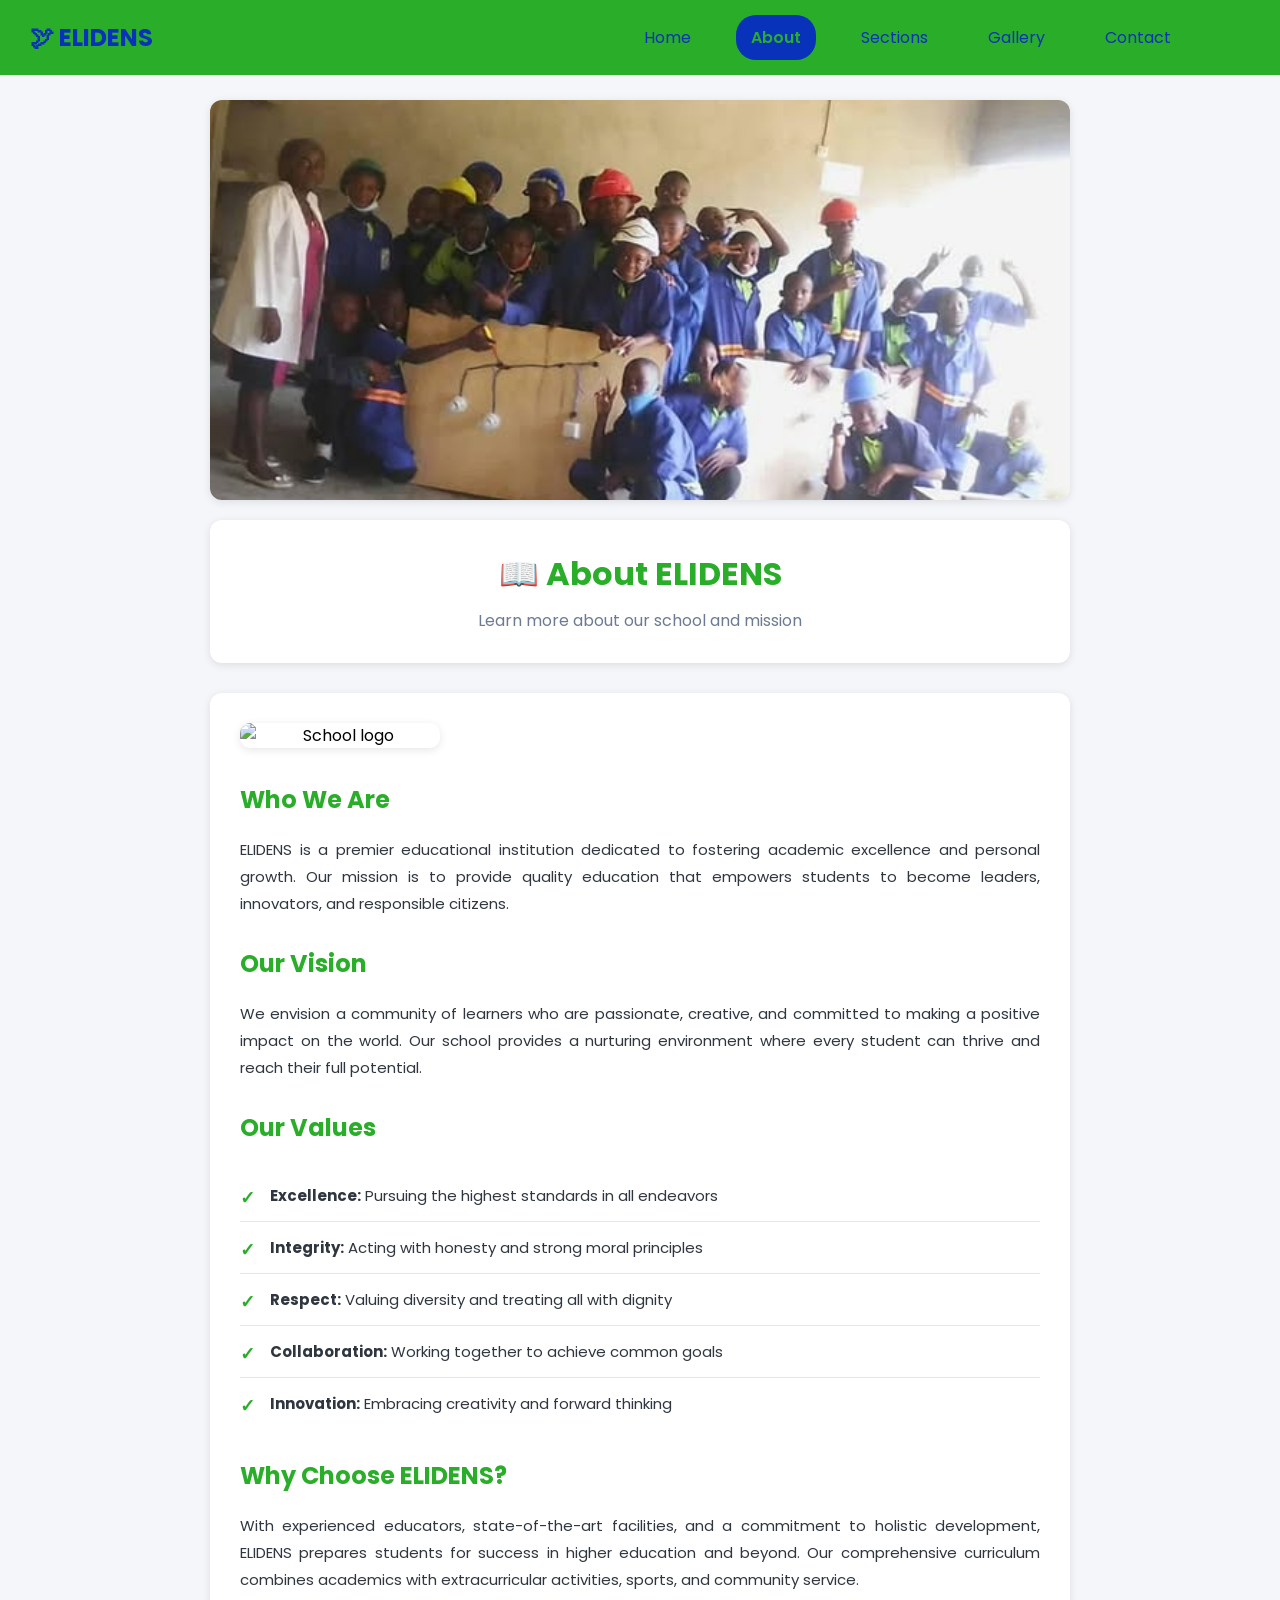
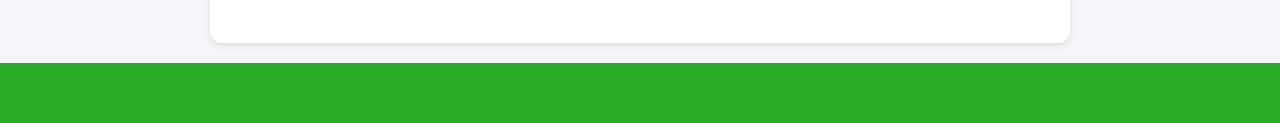
==== about.html @ 2c1f8e42 "initial commit" ====
<!DOCTYPE html>
<html lang="en">
<head>
    <meta charset="UTF-8">
    <meta name="viewport" content="width=device-width, initial-scale=1.0">
    <title>About - ELIDENS</title>
    <link rel="stylesheet" href="https://cdnjs.cloudflare.com/ajax/libs/font-awesome/6.0.0/css/all.min.css">
</head>
<link rel="stylesheet" href="style1.css">
<body>
    <header>
        <nav class="navbar content">
            <a href="#" class="nav-logo">
                <h2 class="logo-text">🕊 ELIDENS</h2>
            </a>
            <ul class="nav-menu">
                <li class="nav-item">
                    <a href="index.html" class="home">Home</a>
                </li>
                <li class="nav-item">
                    <a href="about.html" class="about active">About</a>
                </li>
                <li class="nav-item">
                    <a href="Sections.html" class="sections">Sections</a>
                </li>
                <li class="nav-item">
                    <a href="Gallery.html" class="Gallery">Gallery</a>
                </li>
                <li class="nav-item">
                    <a href="Contact.html" class="contact">Contact</a>
                </li>
            </ul>
        </nav>
    </header>

    <div class="page-container">
        <!-- Banner Section -->
        <div class="page-banner">
            <img src="Images/about.jpg" alt="About Banner" class="banner-image">
        </div>

        <!-- Page Title -->
        <div class="page-title-section">
            <h1>📖 About ELIDENS</h1>
            <p>Learn more about our school and mission</p>
        </div>

        <!-- Main Content -->
        <div class="page-content">
            <!-- School Logo Section -->
            <div class="about-logo-section">
                <img src="Images/School logo.PNG" alt="School logo" class="school-logo">
            </div>

            <!-- About Text -->
            <div class="about-text-section">
                <h2>Who We Are</h2>
                <p>ELIDENS is a premier educational institution dedicated to fostering academic excellence and personal growth. Our mission is to provide quality education that empowers students to become leaders, innovators, and responsible citizens.</p>

                <h2>Our Vision</h2>
                <p>We envision a community of learners who are passionate, creative, and committed to making a positive impact on the world. Our school provides a nurturing environment where every student can thrive and reach their full potential.</p>

                <h2>Our Values</h2>
                <ul class="values-list">
                    <li><strong>Excellence:</strong> Pursuing the highest standards in all endeavors</li>
                    <li><strong>Integrity:</strong> Acting with honesty and strong moral principles</li>
                    <li><strong>Respect:</strong> Valuing diversity and treating all with dignity</li>
                    <li><strong>Collaboration:</strong> Working together to achieve common goals</li>
                    <li><strong>Innovation:</strong> Embracing creativity and forward thinking</li>
                </ul>

                <h2>Why Choose ELIDENS?</h2>
                <p>With experienced educators, state-of-the-art facilities, and a commitment to holistic development, ELIDENS prepares students for success in higher education and beyond. Our comprehensive curriculum combines academics with extracurricular activities, sports, and community service.</p>
            </div>
        </div>
    </div>

    <footer class="end"></footer>
</body>
</html>
---- style1.css ----
@import url('https://fonts.googleapis.com/css2?family=Miniver&family=Poppins:ital,wght@0,400;0,500;0,600;1,400;1,600&display=swap');
@import url('https://fonts.googleapis.com/css2?family=Bebas+Neue&family=Montserrat:wght@400;600&display=swap');
*{
    font-family: poppins, sans-serif;
    margin: 0;
    padding: 0;
    box-sizing: border-box;
}
:root{
    --primary-color: #2aae2a;
    --secondary-color: #6c7a92;
    --bg-color: #f5f6fa;
    --text-color: #2f3640;
    --accent-color: #da47ff;

}
ul{
    list-style: none;
}
a{
    text-decoration: none;
}
button{
    cursor: pointer;
    border: none;
    outline: none;
}
img{
    max-width: 100%;
    display: block;
}
header{
    position: fixed;
    top: 0;
    left: 0;
    right: 0;
    width: 100%;
    z-index: 1000;
    background: var(--primary-color);
}
header .navbar{
    display: flex;
    justify-content: space-between;
    align-items: center;
    padding: 15px 30px;
}
footer{
    background-color: var(--primary-color);
    height: 60px;
    width: 100%;


}
.content{
    max-width: 95%;
}
.navbar .nav-logo .logo-text{
    color:  rgb(8, 50, 185);
    font-size: 24px;
    font-weight: 700;
   }
.navbar .nav-menu{
    display: flex;
    gap: 30px;
}
.navbar .nav-menu .nav-link{
 padding: 10px;
 color: rgb(8, 50, 185);
 border-radius: 20px;
}
.navbar .nav-menu .nav-link:hover,
.navbar .nav-menu .nav-item a:hover{
    background-color: rgb(8, 50, 185);
    color: var(--primary-color);
    transition: 0.3s ease;
    transform: translateY(-2px);
    box-shadow: 0 4px 8px rgba(0, 0, 0, 0.2);
}
.navbar .nav-menu .nav-item a.active{
    background-color: rgb(8, 50, 185);
    color: var(--primary-color);
    padding: 10px 15px;
    border-radius: 20px;
    font-weight: 600;
}
.navbar .nav-menu .nav-item a{
    padding: 10px 15px;
    color: rgb(8, 50, 185);
    border-radius: 20px;
    display: inline-block;
    transition: all 0.3s ease;
}
.image-content{
    width: 110%;
    height: 50%;
}
.content-image{
    max-width: 100%;
    max-height: 40%;
    display: flex;
    align-items: center;
    margin-left:0px ;
}
.brief-image{
    display: flex;
    text-align:center ;
    justify-content: center;
    max-width: 400px;
    margin-left: 500Px;
}
header a:focus{
     background: rgb(8, 50, 185); 
    color: var(--primary-color); 
    padding: 10px; border-radius: 20px; }

/* Gallery Styles */
body {
    background-color: var(--bg-color);
    padding-top: 80px;
    display: flex;
    flex-direction: column;
    min-height: 100vh;
}

.gallery-container {
    max-width: 900px;
    margin: 0 auto;
    padding: 20px;
    flex: 1;
}

.gallery-banner {
    width: 100%;
    max-width: 1280px;
    height: 500px;
    margin: 0 auto 20px auto;
    border-radius: 12px;
    overflow: hidden;
    box-shadow: 0 2px 8px rgba(0, 0, 0, 0.1);
}

.banner-image {
    width: 100%;
    height: 100%;
    object-fit: cover;
}

.gallery-title-section {
    background: white;
    padding: 30px 20px;
    border-radius: 12px;
    margin-bottom: 20px;
    box-shadow: 0 2px 8px rgba(0, 0, 0, 0.1);
    text-align: center;
}

.gallery-title-section h1 {
    color: var(--primary-color);
    font-size: 32px;
    margin-bottom: 10px;
}

.gallery-title-section p {
    color: var(--secondary-color);
    font-size: 16px;
}

/* Posts Container */
.gallery-posts {
    display: flex;
    flex-direction: column;
    gap: 20px;
}

.post {
    background: white;
    border-radius: 12px;
    box-shadow: 0 2px 8px rgba(0, 0, 0, 0.1);
    overflow: hidden;
    transition: box-shadow 0.3s ease;
}

.post:hover {
    box-shadow: 0 4px 12px rgba(0, 0, 0, 0.15);
}

/* Post Header */
.post-header {
    display: flex;
    justify-content: space-between;
    align-items: center;
    padding: 15px 20px;
    border-bottom: 1px solid #e4e6eb;
}

.post-author {
    display: flex;
    align-items: center;
    gap: 12px;
}

.author-avatar {
    width: 40px;
    height: 40px;
    border-radius: 50%;
    object-fit: cover;
}

.author-info h3 {
    color: var(--text-color);
    font-size: 14px;
    font-weight: 600;
    margin: 0;
}

.post-time {
    color: var(--secondary-color);
    font-size: 12px;
    display: block;
    margin-top: 2px;
}

.post-menu {
    background: none;
    color: var(--secondary-color);
    cursor: pointer;
    font-size: 18px;
    padding: 5px 10px;
    border-radius: 50%;
    transition: background-color 0.3s ease;
}

.post-menu:hover {
    background-color: #f0f2f5;
}

/* Post Content */
.post-content {
    padding: 15px 20px;
    color: var(--text-color);
    line-height: 1.6;
    font-size: 14px;
}

/* Post Media */
.post-media {
    width: 100%;
}

.media-image {
    width: 100%;
    height: auto;
    max-width: 1280px;
    max-height: 500px;
    object-fit: cover;
}

.media-video {
    width: 100%;
    height: auto;
    max-width: 1280px;
    max-height: 500px;
}

.photo-grid {
    display: grid;
    grid-template-columns: repeat(2, 1fr);
    gap: 4px;
    padding: 4px;
}

.photo-grid img {
    width: 100%;
    height: 200px;
    object-fit: cover;
}

@media (max-width: 600px) {
    .photo-grid {
        grid-template-columns: repeat(2, 1fr);
    }
    
    .photo-grid img {
        height: 150px;
    }
}

/* Post Stats */
.post-stats {
    display: flex;
    justify-content: space-between;
    padding: 10px 20px;
    border-top: 1px solid #e4e6eb;
    border-bottom: 1px solid #e4e6eb;
    font-size: 13px;
    color: var(--secondary-color);
}

.post-stats span {
    display: flex;
    align-items: center;
    gap: 8px;
}

/* Post Actions */
.post-actions {
    display: flex;
    justify-content: space-around;
    padding: 10px 0;
}

.action-btn {
    flex: 1;
    padding: 10px 15px;
    background: none;
    color: var(--secondary-color);
    font-size: 14px;
    font-weight: 500;
    border: none;
    cursor: pointer;
    border-radius: 8px;
    transition: all 0.3s ease;
    display: flex;
    align-items: center;
    justify-content: center;
    gap: 8px;
}

.action-btn:hover {
    background-color: #f0f2f5;
}

.action-btn.like-btn.liked {
    color: var(--primary-color);
}

.action-btn i {
    font-size: 16px;
}

/* Comments Section */
.comments-section {
    padding: 15px 20px;
    background-color: #f8f9fa;
    border-top: 1px solid #e4e6eb;
}

.comments-section.hidden {
    display: none;
}

.comment {
    display: flex;
    gap: 12px;
    margin-bottom: 15px;
}

.comment-avatar {
    width: 32px;
    height: 32px;
    border-radius: 50%;
    object-fit: cover;
    flex-shrink: 0;
}

.comment-content {
    flex: 1;
    background-color: white;
    padding: 10px 12px;
    border-radius: 18px;
}

.comment-content h4 {
    color: var(--text-color);
    font-size: 13px;
    font-weight: 600;
    margin: 0 0 4px 0;
}

.comment-content p {
    color: var(--text-color);
    font-size: 13px;
    margin: 0;
    line-height: 1.4;
}

.comment-time {
    color: var(--secondary-color);
    font-size: 11px;
    margin-top: 4px;
    display: block;
}

/* Comment Input Box */
.comment-input-box {
    display: flex;
    gap: 10px;
    margin-top: 15px;
    align-items: flex-end;
}

.comment-input-box input {
    flex: 1;
    padding: 10px 15px;
    border: 1px solid #e4e6eb;
    border-radius: 20px;
    font-size: 13px;
    font-family: poppins, sans-serif;
    outline: none;
    transition: border-color 0.3s ease;
}

.comment-input-box input:focus {
    border-color: var(--primary-color);
}

.comment-input-box button {
    background-color: var(--primary-color);
    color: white;
    width: 36px;
    height: 36px;
    border-radius: 50%;
    display: flex;
    align-items: center;
    justify-content: center;
    cursor: pointer;
    transition: background-color 0.3s ease;
    border: none;
}

.comment-input-box button:hover {
    background-color: #238f23;
}

/* Comment Actions */
.comment {
    display: flex;
    gap: 12px;
    margin-bottom: 15px;
    position: relative;
}

.comment-actions {
    display: flex;
    gap: 5px;
    opacity: 0;
    transition: opacity 0.3s ease;
    flex-shrink: 0;
}

.comment:hover .comment-actions {
    opacity: 1;
}

.comment-action-btn {
    background-color: #f0f2f5;
    color: var(--secondary-color);
    border: none;
    padding: 5px 8px;
    border-radius: 4px;
    cursor: pointer;
    font-size: 12px;
    transition: all 0.3s ease;
}

.comment-action-btn:hover {
    background-color: #e4e6eb;
    color: #d32f2f;
}

.comment-action-btn.flag-btn:hover {
    color: #ff9800;
}

.flagged-comment {
    background-color: #fff3cd !important;
    border-left: 3px solid #ffc107;
    padding: 10px 12px;
}

/* Responsive Design */
@media (max-width: 768px) {
    .gallery-container {
        padding: 10px;
    }
    
    .gallery-title-section h1 {
        font-size: 24px;
    }
    
    .post-stats {
        flex-wrap: wrap;
    }
    
    .post-actions {
        flex-wrap: wrap;
    }
    
    .comment-actions {
        opacity: 1;
    }
}

/* Admin Dashboard Styles */
.admin-container {
    max-width: 1200px;
    margin: 0 auto;
    padding: 20px;
    margin-top: 70px;
}

.admin-container h1 {
    color: var(--primary-color);
    margin-bottom: 30px;
    text-align: center;
}

.admin-section {
    background: white;
    padding: 25px;
    margin-bottom: 25px;
    border-radius: 12px;
    box-shadow: 0 2px 8px rgba(0, 0, 0, 0.1);
}

.admin-section h2 {
    color: var(--text-color);
    margin-bottom: 20px;
    font-size: 20px;
}

.tabs {
    display: flex;
    gap: 10px;
    margin-bottom: 20px;
}

.tab-btn {
    padding: 10px 20px;
    background-color: #f0f2f5;
    border: 2px solid transparent;
    border-radius: 25px;
    cursor: pointer;
    font-weight: 500;
    transition: all 0.3s ease;
    color: var(--secondary-color);
}

.tab-btn:hover {
    background-color: #e4e6eb;
}

.tab-btn.active {
    background-color: var(--primary-color);
    color: white;
    border-color: var(--primary-color);
}

.comments-admin-list,
.flagged-list {
    display: flex;
    flex-direction: column;
    gap: 15px;
}

.comment-admin {
    background-color: #f8f9fa;
    padding: 15px;
    border-radius: 8px;
    border-left: 4px solid var(--primary-color);
    transition: all 0.3s ease;
}

.comment-admin:hover {
    box-shadow: 0 2px 8px rgba(0, 0, 0, 0.1);
}

.comment-admin.flagged {
    background-color: #fff3cd;
    border-left-color: #ffc107;
}

.comment-admin-header {
    display: flex;
    justify-content: space-between;
    align-items: center;
    margin-bottom: 10px;
}

.comment-admin h4 {
    color: var(--text-color);
    margin: 0;
}

.post-label {
    background-color: var(--primary-color);
    color: white;
    padding: 4px 12px;
    border-radius: 20px;
    font-size: 12px;
    font-weight: 600;
}

.flag-badge {
    background-color: #ffc107;
    color: white;
    padding: 4px 12px;
    border-radius: 20px;
    font-size: 12px;
    font-weight: 600;
}

.comment-text {
    color: var(--text-color);
    margin: 10px 0;
    line-height: 1.5;
}

.comment-admin-actions {
    display: flex;
    gap: 10px;
}

.btn {
    padding: 8px 16px;
    border: none;
    border-radius: 6px;
    cursor: pointer;
    font-size: 13px;
    font-weight: 500;
    transition: all 0.3s ease;
    display: inline-flex;
    align-items: center;
    gap: 6px;
}

.btn-delete {
    background-color: #ff5252;
    color: white;
}

.btn-delete:hover {
    background-color: #d32f2f;
}

.btn-flag {
    background-color: #ff9800;
    color: white;
}

.btn-flag:hover {
    background-color: #f57c00;
}

.btn-unflag {
    background-color: #4caf50;
    color: white;
}

.btn-unflag:hover {
    background-color: #45a049;
}

.btn-reset {
    background-color: var(--primary-color);
    color: white;
}

.btn-reset:hover {
    background-color: #238f23;
}

.likes-stats {
    display: grid;
    grid-template-columns: repeat(auto-fit, minmax(250px, 1fr));
    gap: 20px;
}

.stat-card {
    background: linear-gradient(135deg, var(--primary-color), #238f23);
    color: white;
    padding: 20px;
    border-radius: 10px;
    box-shadow: 0 4px 12px rgba(42, 174, 42, 0.3);
}

.stat-card h3 {
    margin: 0 0 15px 0;
    font-size: 16px;
}

.stat-content {
    text-align: center;
    margin-bottom: 15px;
}

.stat-number {
    font-size: 36px;
    font-weight: 700;
}

.stat-card p {
    margin: 5px 0;
    font-size: 13px;
    opacity: 0.9;
}

.no-data {
    text-align: center;
    color: var(--secondary-color);
    padding: 30px;
    font-size: 16px;
}

/* Create Post Form Styles */
.create-post-form {
    display: flex;
    flex-direction: column;
    gap: 20px;
}

.form-group {
    display: flex;
    flex-direction: column;
    gap: 8px;
}

.form-group label {
    color: var(--text-color);
    font-weight: 600;
    font-size: 14px;
}

.form-group input,
.form-group textarea,
.form-group select {
    padding: 12px 15px;
    border: 2px solid #e4e6eb;
    border-radius: 8px;
    font-family: poppins, sans-serif;
    font-size: 14px;
    transition: border-color 0.3s ease;
    background-color: white;
    color: var(--text-color);
}

.form-group input[type="file"] {
    padding: 10px;
    cursor: pointer;
}

.form-group input[type="file"]::file-selector-button {
    background-color: var(--primary-color);
    color: white;
    padding: 8px 16px;
    border: none;
    border-radius: 6px;
    cursor: pointer;
    font-weight: 600;
    transition: background-color 0.3s ease;
}

.form-group input[type="file"]::file-selector-button:hover {
    background-color: #238f23;
}

.form-group input:focus,
.form-group textarea:focus,
.form-group select:focus {
    outline: none;
    border-color: var(--primary-color);
    box-shadow: 0 0 0 3px rgba(42, 174, 42, 0.1);
}

.form-group textarea {
    resize: vertical;
    font-family: poppins, sans-serif;
}

.form-group.hidden {
    display: none;
}

.btn-create {
    background-color: var(--primary-color);
    color: white;
    padding: 12px 30px;
    border: none;
    border-radius: 8px;
    cursor: pointer;
    font-weight: 600;
    font-size: 14px;
    transition: all 0.3s ease;
    display: inline-flex;
    align-items: center;
    justify-content: center;
    gap: 8px;
    width: 100%;
}

.btn-create:hover {
    background-color: #238f23;
    transform: translateY(-2px);
    box-shadow: 0 4px 12px rgba(42, 174, 42, 0.3);
}

/* Posts List */
#gallery-posts-list {
    display: flex;
    flex-direction: column;
    gap: 15px;
}

.post-admin {
    background-color: #f8f9fa;
    padding: 20px;
    border-radius: 10px;
    border-left: 5px solid var(--primary-color);
    transition: all 0.3s ease;
}

.post-admin:hover {
    box-shadow: 0 4px 12px rgba(0, 0, 0, 0.1);
    transform: translateX(4px);
}

.post-admin-header {
    display: flex;
    justify-content: space-between;
    align-items: center;
    margin-bottom: 10px;
}

.post-admin h3 {
    color: var(--text-color);
    margin: 0;
    font-size: 18px;
}

.date-badge {
    background-color: var(--primary-color);
    color: white;
    padding: 4px 12px;
    border-radius: 20px;
    font-size: 12px;
    font-weight: 600;
}

.post-author {
    color: var(--secondary-color);
    font-size: 13px;
    margin: 5px 0;
}

.post-description {
    color: var(--text-color);
    line-height: 1.6;
    margin: 10px 0;
}

.media-info {
    background-color: #e8f5e9;
    color: #2aae2a;
    padding: 8px 12px;
    border-radius: 6px;
    font-size: 12px;
    margin: 10px 0;
}

.post-stats-admin {
    display: flex;
    gap: 20px;
    padding: 10px 0;
    margin: 10px 0;
    border-top: 1px solid #e4e6eb;
    border-bottom: 1px solid #e4e6eb;
    font-size: 13px;
    color: var(--secondary-color);
}

.post-admin-actions {
    display: flex;
    gap: 10px;
    margin-top: 15px;
}

.btn-edit {
    background-color: #2196f3;
    color: white;
}

.btn-edit:hover {
    background-color: #1976d2;
}

.comment-admin h4 {
    color: var(--text-color);
    margin: 0;
    font-size: 14px;
}

/* Page Container Styles */
.page-container {
    max-width: 900px;
    margin: 0 auto;
    padding: 20px;
    flex: 1;
}

.page-banner {
    width: 100%;
    max-width: 1200px;
    height: 400px;
    margin: 0 auto 20px auto;
    border-radius: 12px;
    overflow: hidden;
    box-shadow: 0 2px 8px rgba(0, 0, 0, 0.1);
}

.page-title-section {
    background: white;
    padding: 30px 20px;
    border-radius: 12px;
    margin-bottom: 30px;
    box-shadow: 0 2px 8px rgba(0, 0, 0, 0.1);
    text-align: center;
}

.page-title-section h1 {
    color: var(--primary-color);
    font-size: 32px;
    margin-bottom: 10px;
}

.page-title-section p {
    color: var(--secondary-color);
    font-size: 16px;
}

.page-content {
    background: white;
    padding: 30px;
    border-radius: 12px;
    box-shadow: 0 2px 8px rgba(0, 0, 0, 0.1);
}

/* About Page Styles */
.about-logo-section {
    text-align: center;
    margin-bottom: 30px;
}

.school-logo {
    max-width: 200px;
    height: auto;
    border-radius: 10px;
    box-shadow: 0 2px 8px rgba(0, 0, 0, 0.1);
}

.about-text-section {
    line-height: 1.8;
}

.about-text-section h2 {
    color: var(--primary-color);
    font-size: 24px;
    margin-top: 25px;
    margin-bottom: 15px;
}

.about-text-section p {
    color: var(--text-color);
    font-size: 15px;
    margin-bottom: 20px;
    text-align: justify;
}

.values-list {
    list-style: none;
    padding: 0;
    margin: 20px 0;
}

.values-list li {
    color: var(--text-color);
    font-size: 15px;
    padding: 12px 0;
    padding-left: 30px;
    position: relative;
    border-bottom: 1px solid #e4e6eb;
}

.values-list li:last-child {
    border-bottom: none;
}

.values-list li:before {
    content: "✓";
    position: absolute;
    left: 0;
    color: var(--primary-color);
    font-weight: bold;
    font-size: 18px;
}

/* Sections Page Styles */
.sections-grid {
    display: grid;
    grid-template-columns: repeat(auto-fit, minmax(280px, 1fr));
    gap: 25px;
    margin-bottom: 40px;
}

.section-card {
    background: linear-gradient(135deg, #f8f9fa 0%, #ffffff 100%);
    border: 2px solid #e4e6eb;
    padding: 25px;
    border-radius: 12px;
    transition: all 0.3s ease;
    text-align: center;
}

.section-card:hover {
    transform: translateY(-5px);
    box-shadow: 0 8px 20px rgba(42, 174, 42, 0.15);
    border-color: var(--primary-color);
}

.section-icon {
    font-size: 48px;
    color: var(--primary-color);
    margin-bottom: 15px;
}

.section-card h3 {
    color: var(--text-color);
    font-size: 20px;
    margin-bottom: 10px;
}

.section-card p {
    color: var(--secondary-color);
    font-size: 14px;
    margin-bottom: 15px;
    line-height: 1.6;
}

.section-features {
    list-style: none;
    padding: 0;
    text-align: left;
    background: white;
    padding: 15px;
    border-radius: 8px;
    margin-top: 15px;
}

.section-features li {
    color: var(--text-color);
    font-size: 13px;
    padding: 8px 0;
    padding-left: 25px;
    position: relative;
}

.section-features li:before {
    content: "→";
    position: absolute;
    left: 5px;
    color: var(--primary-color);
    font-weight: bold;
}

.sections-info {
    background: linear-gradient(135deg, var(--primary-color), #238f23);
    color: white;
    padding: 30px;
    border-radius: 12px;
    margin-top: 30px;
}

.sections-info h2 {
    color: white;
    font-size: 24px;
    margin-bottom: 15px;
}

.sections-info p {
    color: rgba(255, 255, 255, 0.95);
    font-size: 15px;
    margin-bottom: 15px;
    line-height: 1.8;
    text-align: justify;
}

@media (max-width: 768px) {
    .page-container {
        padding: 10px;
    }

    .page-title-section h1 {
        font-size: 24px;
    }

    .about-text-section h2 {
        font-size: 20px;
    }

    .sections-grid {
        grid-template-columns: 1fr;
        gap: 20px;
    }

    .page-banner {
        height: 250px;
    }
}
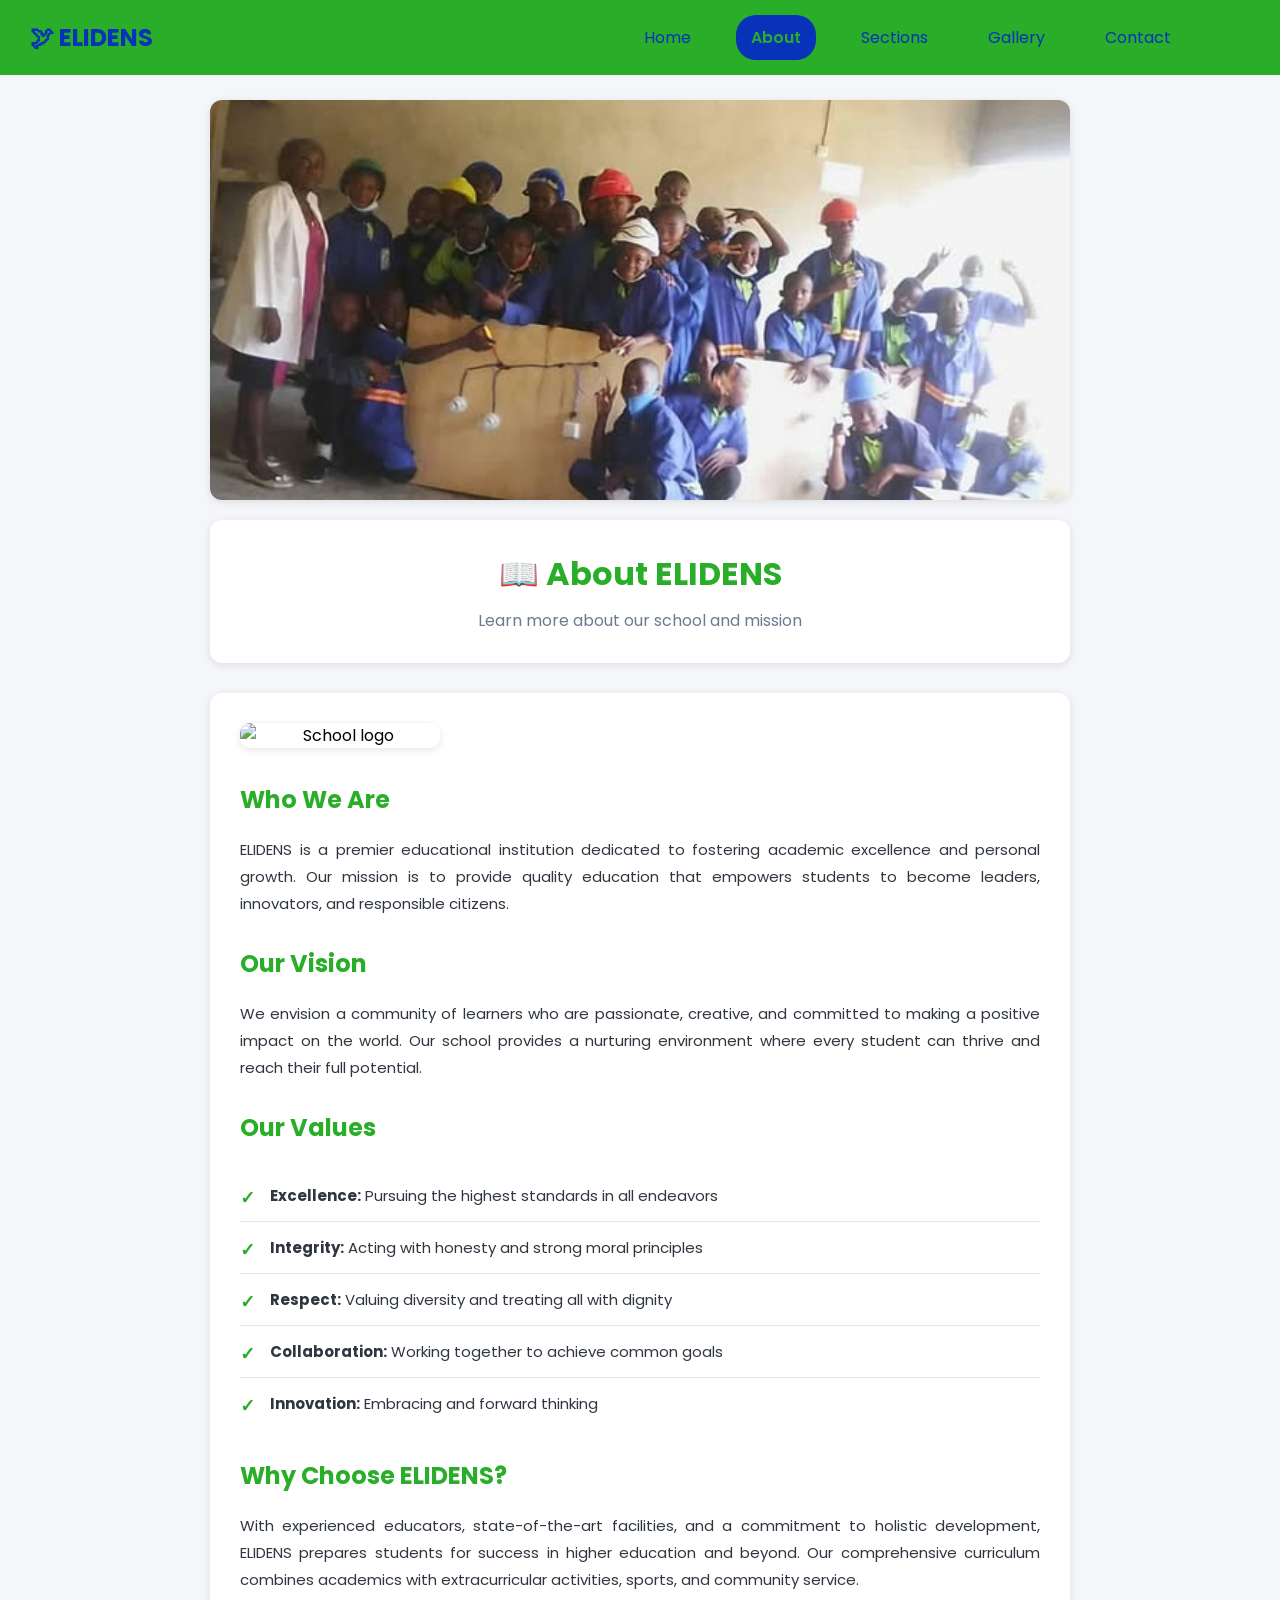
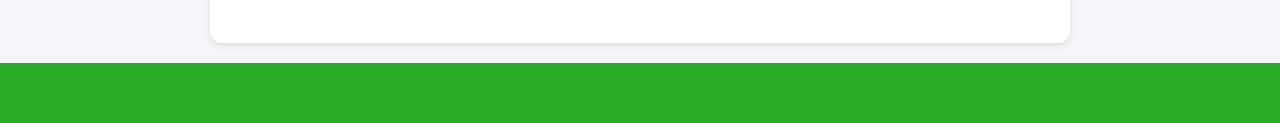
==== commit c303be52: "test" ====
--- a/about.html
+++ b/about.html
@@ -66,7 +66,7 @@
                     <li><strong>Integrity:</strong> Acting with honesty and strong moral principles</li>
                     <li><strong>Respect:</strong> Valuing diversity and treating all with dignity</li>
                     <li><strong>Collaboration:</strong> Working together to achieve common goals</li>
-                    <li><strong>Innovation:</strong> Embracing creativity and forward thinking</li>
+                    <li><strong>Innovation:</strong> Embracing and forward thinking</li>
                 </ul>
 
                 <h2>Why Choose ELIDENS?</h2>
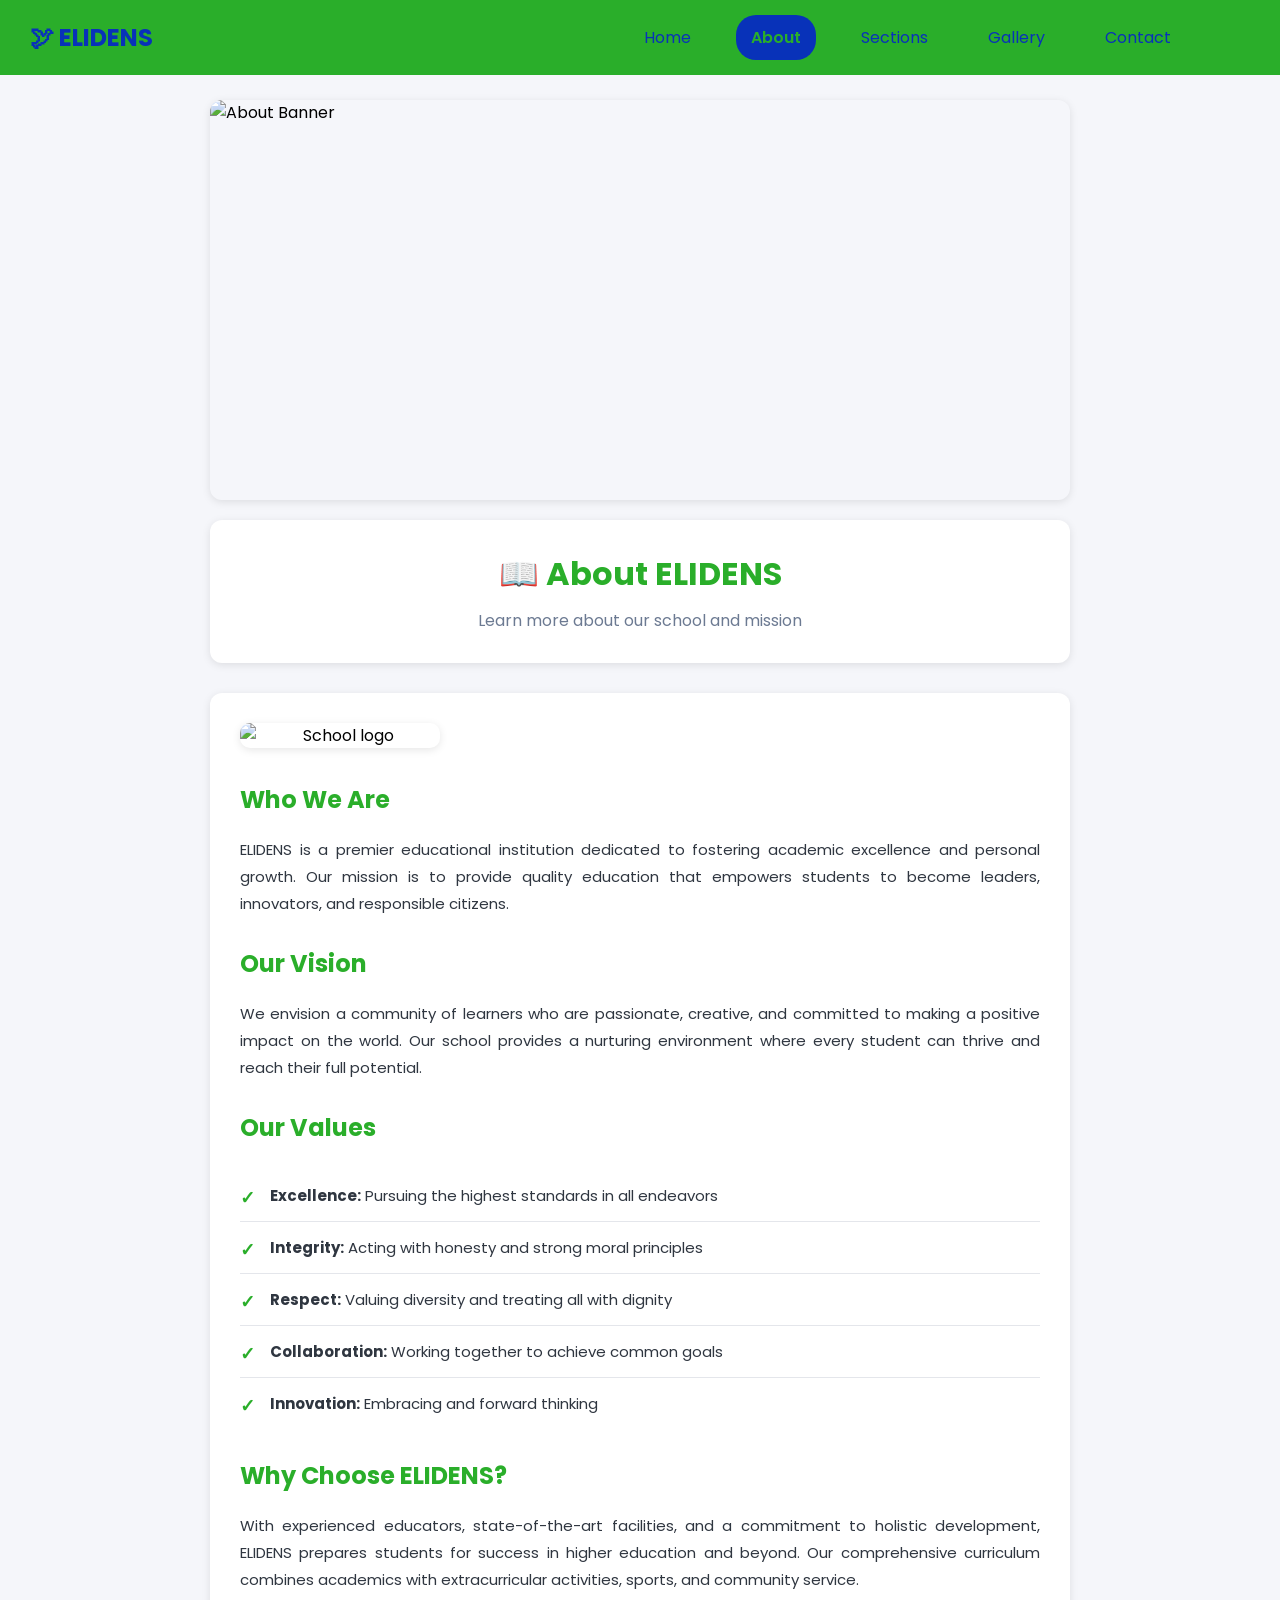
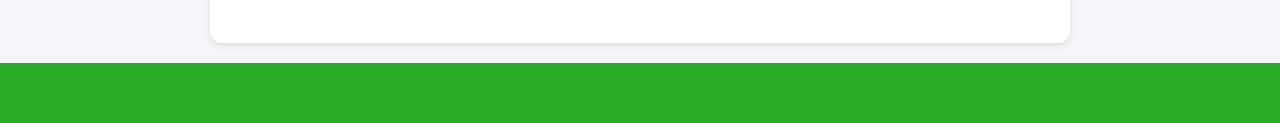
==== commit 5de696e1: "full pro reorganisation" ====
--- a/about.html
+++ b/about.html
@@ -5,8 +5,8 @@
     <meta name="viewport" content="width=device-width, initial-scale=1.0">
     <title>About - ELIDENS</title>
     <link rel="stylesheet" href="https://cdnjs.cloudflare.com/ajax/libs/font-awesome/6.0.0/css/all.min.css">
+    <link rel="stylesheet" href="css/styles.css">
 </head>
-<link rel="stylesheet" href="style1.css">
 <body>
     <header>
         <nav class="navbar content">
@@ -36,7 +36,7 @@
     <div class="page-container">
         <!-- Banner Section -->
         <div class="page-banner">
-            <img src="Images/about.jpg" alt="About Banner" class="banner-image">
+            <img src="images/about.jpg" alt="About Banner" class="banner-image">
         </div>
 
         <!-- Page Title -->
@@ -49,7 +49,7 @@
         <div class="page-content">
             <!-- School Logo Section -->
             <div class="about-logo-section">
-                <img src="Images/School logo.PNG" alt="School logo" class="school-logo">
+                <img src="images/school-logo.png" alt="School logo" class="school-logo">
             </div>
 
             <!-- About Text -->
--- a/css/styles.css
+++ b/css/styles.css
@@ -0,0 +1,1170 @@
+@import url('https://fonts.googleapis.com/css2?family=Miniver&family=Poppins:ital,wght@0,400;0,500;0,600;1,400;1,600&display=swap');
+@import url('https://fonts.googleapis.com/css2?family=Bebas+Neue&family=Montserrat:wght@400;600&display=swap');
+*{
+    font-family: poppins, sans-serif;
+    margin: 0;
+    padding: 0;
+    box-sizing: border-box;
+}
+:root{
+    --primary-color: #2aae2a;
+    --secondary-color: #6c7a92;
+    --bg-color: #f5f6fa;
+    --text-color: #2f3640;
+    --accent-color: #da47ff;
+
+}
+ul{
+    list-style: none;
+}
+a{
+    text-decoration: none;
+}
+button{
+    cursor: pointer;
+    border: none;
+    outline: none;
+}
+img{
+    max-width: 100%;
+    display: block;
+}
+header{
+    position: fixed;
+    top: 0;
+    left: 0;
+    right: 0;
+    width: 100%;
+    z-index: 1000;
+    background: var(--primary-color);
+}
+header .navbar{
+    display: flex;
+    justify-content: space-between;
+    align-items: center;
+    padding: 15px 30px;
+}
+footer{
+    background-color: var(--primary-color);
+    height: 60px;
+    width: 100%;
+
+
+}
+.content{
+    max-width: 95%;
+}
+.navbar .nav-logo .logo-text{
+    color:  rgb(8, 50, 185);
+    font-size: 24px;
+    font-weight: 700;
+   }
+.navbar .nav-menu{
+    display: flex;
+    gap: 30px;
+}
+.navbar .nav-menu .nav-link{
+ padding: 10px;
+ color: rgb(8, 50, 185);
+ border-radius: 20px;
+}
+.navbar .nav-menu .nav-link:hover,
+.navbar .nav-menu .nav-item a:hover{
+    background-color: rgb(8, 50, 185);
+    color: var(--primary-color);
+    transition: 0.3s ease;
+    transform: translateY(-2px);
+    box-shadow: 0 4px 8px rgba(0, 0, 0, 0.2);
+}
+.navbar .nav-menu .nav-item a.active{
+    background-color: rgb(8, 50, 185);
+    color: var(--primary-color);
+    padding: 10px 15px;
+    border-radius: 20px;
+    font-weight: 600;
+}
+.navbar .nav-menu .nav-item a{
+    padding: 10px 15px;
+    color: rgb(8, 50, 185);
+    border-radius: 20px;
+    display: inline-block;
+    transition: all 0.3s ease;
+}
+
+/* ===== HOME PAGE HERO SECTION ===== */
+.brief {
+    min-height: 100vh;
+    background-color: #006400;
+    padding: 0 0 0 50px;
+}
+.brief .brief-content {
+    display: flex;
+    align-items: center;
+    color: var(--bg-color);
+    justify-content: space-between;
+    min-height: 100vh;
+}
+.brief .brief-details .title {
+    color: var(--accent-color);
+    font-family: 'Bebas Neue', 'Montserrat', sans-serif;
+    font-size: 30px;
+}
+.brief .brief-details .title-2 {
+    font-size: 24px;
+    margin-top: 10px;
+    margin-bottom: 20px;
+    font-weight: 500;
+}
+.brief .brief-details .description {
+    font-size: 16px;
+    line-height: 1.6;
+    color: var(--bg-color);
+    max-width: 500px;
+}
+.brief .brief-image-logo {
+    text-align: center;
+    max-width: 500px;
+}
+.brief .brief-image-logo .brief-image {
+    max-width: 400px;
+    margin: 0 auto;
+}
+.brief .brief-info a {
+    display: inline-block;
+    margin-top: 20px;
+    padding: 10px 20px;
+    background-color: var(--accent-color);
+    color: var(--bg-color);
+    border-radius: 30px;
+    font-weight: 600;
+    transition: 0.3s ease;
+}
+.brief .brief-info a:hover {
+    background-color: var(--bg-color);
+    color: var(--accent-color);
+    border: 2px solid var(--accent-color);
+}
+
+.image-content{
+    width: 110%;
+    height: 50%;
+}
+.content-image{
+    max-width: 100%;
+    max-height: 40%;
+    display: flex;
+    align-items: center;
+    margin-left:0px ;
+}
+/* Standalone brief-image (e.g. Contact page logo) */
+.content .brief-image {
+    max-width: 200px;
+    margin: 20px auto;
+}
+header a:focus{
+     background: rgb(8, 50, 185); 
+    color: var(--primary-color); 
+    padding: 10px; border-radius: 20px; }
+
+/* Gallery Styles */
+body {
+    background-color: var(--bg-color);
+    padding-top: 80px;
+    display: flex;
+    flex-direction: column;
+    min-height: 100vh;
+}
+
+.gallery-container {
+    max-width: 900px;
+    margin: 0 auto;
+    padding: 20px;
+    flex: 1;
+}
+
+.gallery-banner {
+    width: 100%;
+    max-width: 1280px;
+    height: 500px;
+    margin: 0 auto 20px auto;
+    border-radius: 12px;
+    overflow: hidden;
+    box-shadow: 0 2px 8px rgba(0, 0, 0, 0.1);
+}
+
+.banner-image {
+    width: 100%;
+    height: 100%;
+    object-fit: cover;
+}
+
+.gallery-title-section {
+    background: white;
+    padding: 30px 20px;
+    border-radius: 12px;
+    margin-bottom: 20px;
+    box-shadow: 0 2px 8px rgba(0, 0, 0, 0.1);
+    text-align: center;
+}
+
+.gallery-title-section h1 {
+    color: var(--primary-color);
+    font-size: 32px;
+    margin-bottom: 10px;
+}
+
+.gallery-title-section p {
+    color: var(--secondary-color);
+    font-size: 16px;
+}
+
+/* Posts Container */
+.gallery-posts {
+    display: flex;
+    flex-direction: column;
+    gap: 20px;
+}
+
+.post {
+    background: white;
+    border-radius: 12px;
+    box-shadow: 0 2px 8px rgba(0, 0, 0, 0.1);
+    overflow: hidden;
+    transition: box-shadow 0.3s ease;
+}
+
+.post:hover {
+    box-shadow: 0 4px 12px rgba(0, 0, 0, 0.15);
+}
+
+/* Post Header */
+.post-header {
+    display: flex;
+    justify-content: space-between;
+    align-items: center;
+    padding: 15px 20px;
+    border-bottom: 1px solid #e4e6eb;
+}
+
+.post-author {
+    display: flex;
+    align-items: center;
+    gap: 12px;
+}
+
+.author-avatar {
+    width: 40px;
+    height: 40px;
+    border-radius: 50%;
+    object-fit: cover;
+}
+
+.author-info h3 {
+    color: var(--text-color);
+    font-size: 14px;
+    font-weight: 600;
+    margin: 0;
+}
+
+.post-time {
+    color: var(--secondary-color);
+    font-size: 12px;
+    display: block;
+    margin-top: 2px;
+}
+
+.post-menu {
+    background: none;
+    color: var(--secondary-color);
+    cursor: pointer;
+    font-size: 18px;
+    padding: 5px 10px;
+    border-radius: 50%;
+    transition: background-color 0.3s ease;
+}
+
+.post-menu:hover {
+    background-color: #f0f2f5;
+}
+
+/* Post Content */
+.post-content {
+    padding: 15px 20px;
+    color: var(--text-color);
+    line-height: 1.6;
+    font-size: 14px;
+}
+
+/* Post Media */
+.post-media {
+    width: 100%;
+}
+
+.media-image {
+    width: 100%;
+    height: auto;
+    max-width: 1280px;
+    max-height: 500px;
+    object-fit: cover;
+}
+
+.media-video {
+    width: 100%;
+    height: auto;
+    max-width: 1280px;
+    max-height: 500px;
+}
+
+.photo-grid {
+    display: grid;
+    grid-template-columns: repeat(2, 1fr);
+    gap: 4px;
+    padding: 4px;
+}
+
+.photo-grid img {
+    width: 100%;
+    height: 200px;
+    object-fit: cover;
+}
+
+@media (max-width: 600px) {
+    .photo-grid {
+        grid-template-columns: repeat(2, 1fr);
+    }
+    
+    .photo-grid img {
+        height: 150px;
+    }
+}
+
+/* Post Stats */
+.post-stats {
+    display: flex;
+    justify-content: space-between;
+    padding: 10px 20px;
+    border-top: 1px solid #e4e6eb;
+    border-bottom: 1px solid #e4e6eb;
+    font-size: 13px;
+    color: var(--secondary-color);
+}
+
+.post-stats span {
+    display: flex;
+    align-items: center;
+    gap: 8px;
+}
+
+/* Post Actions */
+.post-actions {
+    display: flex;
+    justify-content: space-around;
+    padding: 10px 0;
+}
+
+.action-btn {
+    flex: 1;
+    padding: 10px 15px;
+    background: none;
+    color: var(--secondary-color);
+    font-size: 14px;
+    font-weight: 500;
+    border: none;
+    cursor: pointer;
+    border-radius: 8px;
+    transition: all 0.3s ease;
+    display: flex;
+    align-items: center;
+    justify-content: center;
+    gap: 8px;
+}
+
+.action-btn:hover {
+    background-color: #f0f2f5;
+}
+
+.action-btn.like-btn.liked {
+    color: var(--primary-color);
+}
+
+.action-btn i {
+    font-size: 16px;
+}
+
+/* Comments Section */
+.comments-section {
+    padding: 15px 20px;
+    background-color: #f8f9fa;
+    border-top: 1px solid #e4e6eb;
+}
+
+.comments-section.hidden {
+    display: none;
+}
+
+.comment {
+    display: flex;
+    gap: 12px;
+    margin-bottom: 15px;
+}
+
+.comment-avatar {
+    width: 32px;
+    height: 32px;
+    border-radius: 50%;
+    object-fit: cover;
+    flex-shrink: 0;
+}
+
+.comment-content {
+    flex: 1;
+    background-color: white;
+    padding: 10px 12px;
+    border-radius: 18px;
+}
+
+.comment-content h4 {
+    color: var(--text-color);
+    font-size: 13px;
+    font-weight: 600;
+    margin: 0 0 4px 0;
+}
+
+.comment-content p {
+    color: var(--text-color);
+    font-size: 13px;
+    margin: 0;
+    line-height: 1.4;
+}
+
+.comment-time {
+    color: var(--secondary-color);
+    font-size: 11px;
+    margin-top: 4px;
+    display: block;
+}
+
+/* Comment Input Box */
+.comment-input-box {
+    display: flex;
+    gap: 10px;
+    margin-top: 15px;
+    align-items: flex-end;
+}
+
+.comment-input-box input {
+    flex: 1;
+    padding: 10px 15px;
+    border: 1px solid #e4e6eb;
+    border-radius: 20px;
+    font-size: 13px;
+    font-family: poppins, sans-serif;
+    outline: none;
+    transition: border-color 0.3s ease;
+}
+
+.comment-input-box input:focus {
+    border-color: var(--primary-color);
+}
+
+.comment-input-box button {
+    background-color: var(--primary-color);
+    color: white;
+    width: 36px;
+    height: 36px;
+    border-radius: 50%;
+    display: flex;
+    align-items: center;
+    justify-content: center;
+    cursor: pointer;
+    transition: background-color 0.3s ease;
+    border: none;
+}
+
+.comment-input-box button:hover {
+    background-color: #238f23;
+}
+
+/* Comment Actions */
+.comment {
+    display: flex;
+    gap: 12px;
+    margin-bottom: 15px;
+    position: relative;
+}
+
+.comment-actions {
+    display: flex;
+    gap: 5px;
+    opacity: 0;
+    transition: opacity 0.3s ease;
+    flex-shrink: 0;
+}
+
+.comment:hover .comment-actions {
+    opacity: 1;
+}
+
+.comment-action-btn {
+    background-color: #f0f2f5;
+    color: var(--secondary-color);
+    border: none;
+    padding: 5px 8px;
+    border-radius: 4px;
+    cursor: pointer;
+    font-size: 12px;
+    transition: all 0.3s ease;
+}
+
+.comment-action-btn:hover {
+    background-color: #e4e6eb;
+    color: #d32f2f;
+}
+
+.comment-action-btn.flag-btn:hover {
+    color: #ff9800;
+}
+
+.flagged-comment {
+    background-color: #fff3cd !important;
+    border-left: 3px solid #ffc107;
+    padding: 10px 12px;
+}
+
+/* Responsive Design */
+@media (max-width: 768px) {
+    .gallery-container {
+        padding: 10px;
+    }
+    
+    .gallery-title-section h1 {
+        font-size: 24px;
+    }
+    
+    .post-stats {
+        flex-wrap: wrap;
+    }
+    
+    .post-actions {
+        flex-wrap: wrap;
+    }
+    
+    .comment-actions {
+        opacity: 1;
+    }
+}
+
+/* Admin Dashboard Styles */
+.admin-container {
+    max-width: 1200px;
+    margin: 0 auto;
+    padding: 20px;
+    margin-top: 70px;
+}
+
+.admin-container h1 {
+    color: var(--primary-color);
+    margin-bottom: 30px;
+    text-align: center;
+}
+
+.admin-section {
+    background: white;
+    padding: 25px;
+    margin-bottom: 25px;
+    border-radius: 12px;
+    box-shadow: 0 2px 8px rgba(0, 0, 0, 0.1);
+}
+
+.admin-section h2 {
+    color: var(--text-color);
+    margin-bottom: 20px;
+    font-size: 20px;
+}
+
+.tabs {
+    display: flex;
+    gap: 10px;
+    margin-bottom: 20px;
+}
+
+.tab-btn {
+    padding: 10px 20px;
+    background-color: #f0f2f5;
+    border: 2px solid transparent;
+    border-radius: 25px;
+    cursor: pointer;
+    font-weight: 500;
+    transition: all 0.3s ease;
+    color: var(--secondary-color);
+}
+
+.tab-btn:hover {
+    background-color: #e4e6eb;
+}
+
+.tab-btn.active {
+    background-color: var(--primary-color);
+    color: white;
+    border-color: var(--primary-color);
+}
+
+.comments-admin-list,
+.flagged-list {
+    display: flex;
+    flex-direction: column;
+    gap: 15px;
+}
+
+.comment-admin {
+    background-color: #f8f9fa;
+    padding: 15px;
+    border-radius: 8px;
+    border-left: 4px solid var(--primary-color);
+    transition: all 0.3s ease;
+}
+
+.comment-admin:hover {
+    box-shadow: 0 2px 8px rgba(0, 0, 0, 0.1);
+}
+
+.comment-admin.flagged {
+    background-color: #fff3cd;
+    border-left-color: #ffc107;
+}
+
+.comment-admin-header {
+    display: flex;
+    justify-content: space-between;
+    align-items: center;
+    margin-bottom: 10px;
+}
+
+.comment-admin h4 {
+    color: var(--text-color);
+    margin: 0;
+}
+
+.post-label {
+    background-color: var(--primary-color);
+    color: white;
+    padding: 4px 12px;
+    border-radius: 20px;
+    font-size: 12px;
+    font-weight: 600;
+}
+
+.flag-badge {
+    background-color: #ffc107;
+    color: white;
+    padding: 4px 12px;
+    border-radius: 20px;
+    font-size: 12px;
+    font-weight: 600;
+}
+
+.comment-text {
+    color: var(--text-color);
+    margin: 10px 0;
+    line-height: 1.5;
+}
+
+.comment-admin-actions {
+    display: flex;
+    gap: 10px;
+}
+
+.btn {
+    padding: 8px 16px;
+    border: none;
+    border-radius: 6px;
+    cursor: pointer;
+    font-size: 13px;
+    font-weight: 500;
+    transition: all 0.3s ease;
+    display: inline-flex;
+    align-items: center;
+    gap: 6px;
+}
+
+.btn-delete {
+    background-color: #ff5252;
+    color: white;
+}
+
+.btn-delete:hover {
+    background-color: #d32f2f;
+}
+
+.btn-flag {
+    background-color: #ff9800;
+    color: white;
+}
+
+.btn-flag:hover {
+    background-color: #f57c00;
+}
+
+.btn-unflag {
+    background-color: #4caf50;
+    color: white;
+}
+
+.btn-unflag:hover {
+    background-color: #45a049;
+}
+
+.btn-reset {
+    background-color: var(--primary-color);
+    color: white;
+}
+
+.btn-reset:hover {
+    background-color: #238f23;
+}
+
+.likes-stats {
+    display: grid;
+    grid-template-columns: repeat(auto-fit, minmax(250px, 1fr));
+    gap: 20px;
+}
+
+.stat-card {
+    background: linear-gradient(135deg, var(--primary-color), #238f23);
+    color: white;
+    padding: 20px;
+    border-radius: 10px;
+    box-shadow: 0 4px 12px rgba(42, 174, 42, 0.3);
+}
+
+.stat-card h3 {
+    margin: 0 0 15px 0;
+    font-size: 16px;
+}
+
+.stat-content {
+    text-align: center;
+    margin-bottom: 15px;
+}
+
+.stat-number {
+    font-size: 36px;
+    font-weight: 700;
+}
+
+.stat-card p {
+    margin: 5px 0;
+    font-size: 13px;
+    opacity: 0.9;
+}
+
+.no-data {
+    text-align: center;
+    color: var(--secondary-color);
+    padding: 30px;
+    font-size: 16px;
+}
+
+/* Create Post Form Styles */
+.create-post-form {
+    display: flex;
+    flex-direction: column;
+    gap: 20px;
+}
+
+.form-group {
+    display: flex;
+    flex-direction: column;
+    gap: 8px;
+}
+
+.form-group label {
+    color: var(--text-color);
+    font-weight: 600;
+    font-size: 14px;
+}
+
+.form-group input,
+.form-group textarea,
+.form-group select {
+    padding: 12px 15px;
+    border: 2px solid #e4e6eb;
+    border-radius: 8px;
+    font-family: poppins, sans-serif;
+    font-size: 14px;
+    transition: border-color 0.3s ease;
+    background-color: white;
+    color: var(--text-color);
+}
+
+.form-group input[type="file"] {
+    padding: 10px;
+    cursor: pointer;
+}
+
+.form-group input[type="file"]::file-selector-button {
+    background-color: var(--primary-color);
+    color: white;
+    padding: 8px 16px;
+    border: none;
+    border-radius: 6px;
+    cursor: pointer;
+    font-weight: 600;
+    transition: background-color 0.3s ease;
+}
+
+.form-group input[type="file"]::file-selector-button:hover {
+    background-color: #238f23;
+}
+
+.form-group input:focus,
+.form-group textarea:focus,
+.form-group select:focus {
+    outline: none;
+    border-color: var(--primary-color);
+    box-shadow: 0 0 0 3px rgba(42, 174, 42, 0.1);
+}
+
+.form-group textarea {
+    resize: vertical;
+    font-family: poppins, sans-serif;
+}
+
+.form-group.hidden {
+    display: none;
+}
+
+.btn-create {
+    background-color: var(--primary-color);
+    color: white;
+    padding: 12px 30px;
+    border: none;
+    border-radius: 8px;
+    cursor: pointer;
+    font-weight: 600;
+    font-size: 14px;
+    transition: all 0.3s ease;
+    display: inline-flex;
+    align-items: center;
+    justify-content: center;
+    gap: 8px;
+    width: 100%;
+}
+
+.btn-create:hover {
+    background-color: #238f23;
+    transform: translateY(-2px);
+    box-shadow: 0 4px 12px rgba(42, 174, 42, 0.3);
+}
+
+/* Posts List */
+#gallery-posts-list {
+    display: flex;
+    flex-direction: column;
+    gap: 15px;
+}
+
+.post-admin {
+    background-color: #f8f9fa;
+    padding: 20px;
+    border-radius: 10px;
+    border-left: 5px solid var(--primary-color);
+    transition: all 0.3s ease;
+}
+
+.post-admin:hover {
+    box-shadow: 0 4px 12px rgba(0, 0, 0, 0.1);
+    transform: translateX(4px);
+}
+
+.post-admin-header {
+    display: flex;
+    justify-content: space-between;
+    align-items: center;
+    margin-bottom: 10px;
+}
+
+.post-admin h3 {
+    color: var(--text-color);
+    margin: 0;
+    font-size: 18px;
+}
+
+.date-badge {
+    background-color: var(--primary-color);
+    color: white;
+    padding: 4px 12px;
+    border-radius: 20px;
+    font-size: 12px;
+    font-weight: 600;
+}
+
+.post-author {
+    color: var(--secondary-color);
+    font-size: 13px;
+    margin: 5px 0;
+}
+
+.post-description {
+    color: var(--text-color);
+    line-height: 1.6;
+    margin: 10px 0;
+}
+
+.media-info {
+    background-color: #e8f5e9;
+    color: #2aae2a;
+    padding: 8px 12px;
+    border-radius: 6px;
+    font-size: 12px;
+    margin: 10px 0;
+}
+
+.post-stats-admin {
+    display: flex;
+    gap: 20px;
+    padding: 10px 0;
+    margin: 10px 0;
+    border-top: 1px solid #e4e6eb;
+    border-bottom: 1px solid #e4e6eb;
+    font-size: 13px;
+    color: var(--secondary-color);
+}
+
+.post-admin-actions {
+    display: flex;
+    gap: 10px;
+    margin-top: 15px;
+}
+
+.btn-edit {
+    background-color: #2196f3;
+    color: white;
+}
+
+.btn-edit:hover {
+    background-color: #1976d2;
+}
+
+.comment-admin h4 {
+    color: var(--text-color);
+    margin: 0;
+    font-size: 14px;
+}
+
+/* Page Container Styles */
+.page-container {
+    max-width: 900px;
+    margin: 0 auto;
+    padding: 20px;
+    flex: 1;
+}
+
+.page-banner {
+    width: 100%;
+    max-width: 1200px;
+    height: 400px;
+    margin: 0 auto 20px auto;
+    border-radius: 12px;
+    overflow: hidden;
+    box-shadow: 0 2px 8px rgba(0, 0, 0, 0.1);
+}
+
+.page-title-section {
+    background: white;
+    padding: 30px 20px;
+    border-radius: 12px;
+    margin-bottom: 30px;
+    box-shadow: 0 2px 8px rgba(0, 0, 0, 0.1);
+    text-align: center;
+}
+
+.page-title-section h1 {
+    color: var(--primary-color);
+    font-size: 32px;
+    margin-bottom: 10px;
+}
+
+.page-title-section p {
+    color: var(--secondary-color);
+    font-size: 16px;
+}
+
+.page-content {
+    background: white;
+    padding: 30px;
+    border-radius: 12px;
+    box-shadow: 0 2px 8px rgba(0, 0, 0, 0.1);
+}
+
+/* About Page Styles */
+.about-logo-section {
+    text-align: center;
+    margin-bottom: 30px;
+}
+
+.school-logo {
+    max-width: 200px;
+    height: auto;
+    border-radius: 10px;
+    box-shadow: 0 2px 8px rgba(0, 0, 0, 0.1);
+}
+
+.about-text-section {
+    line-height: 1.8;
+}
+
+.about-text-section h2 {
+    color: var(--primary-color);
+    font-size: 24px;
+    margin-top: 25px;
+    margin-bottom: 15px;
+}
+
+.about-text-section p {
+    color: var(--text-color);
+    font-size: 15px;
+    margin-bottom: 20px;
+    text-align: justify;
+}
+
+.values-list {
+    list-style: none;
+    padding: 0;
+    margin: 20px 0;
+}
+
+.values-list li {
+    color: var(--text-color);
+    font-size: 15px;
+    padding: 12px 0;
+    padding-left: 30px;
+    position: relative;
+    border-bottom: 1px solid #e4e6eb;
+}
+
+.values-list li:last-child {
+    border-bottom: none;
+}
+
+.values-list li:before {
+    content: "✓";
+    position: absolute;
+    left: 0;
+    color: var(--primary-color);
+    font-weight: bold;
+    font-size: 18px;
+}
+
+/* Sections Page Styles */
+.sections-grid {
+    display: grid;
+    grid-template-columns: repeat(auto-fit, minmax(280px, 1fr));
+    gap: 25px;
+    margin-bottom: 40px;
+}
+
+.section-card {
+    background: linear-gradient(135deg, #f8f9fa 0%, #ffffff 100%);
+    border: 2px solid #e4e6eb;
+    padding: 25px;
+    border-radius: 12px;
+    transition: all 0.3s ease;
+    text-align: center;
+}
+
+.section-card:hover {
+    transform: translateY(-5px);
+    box-shadow: 0 8px 20px rgba(42, 174, 42, 0.15);
+    border-color: var(--primary-color);
+}
+
+.section-icon {
+    font-size: 48px;
+    color: var(--primary-color);
+    margin-bottom: 15px;
+}
+
+.section-card h3 {
+    color: var(--text-color);
+    font-size: 20px;
+    margin-bottom: 10px;
+}
+
+.section-card p {
+    color: var(--secondary-color);
+    font-size: 14px;
+    margin-bottom: 15px;
+    line-height: 1.6;
+}
+
+.section-features {
+    list-style: none;
+    padding: 0;
+    text-align: left;
+    background: white;
+    padding: 15px;
+    border-radius: 8px;
+    margin-top: 15px;
+}
+
+.section-features li {
+    color: var(--text-color);
+    font-size: 13px;
+    padding: 8px 0;
+    padding-left: 25px;
+    position: relative;
+}
+
+.section-features li:before {
+    content: "→";
+    position: absolute;
+    left: 5px;
+    color: var(--primary-color);
+    font-weight: bold;
+}
+
+.sections-info {
+    background: linear-gradient(135deg, var(--primary-color), #238f23);
+    color: white;
+    padding: 30px;
+    border-radius: 12px;
+    margin-top: 30px;
+}
+
+.sections-info h2 {
+    color: white;
+    font-size: 24px;
+    margin-bottom: 15px;
+}
+
+.sections-info p {
+    color: rgba(255, 255, 255, 0.95);
+    font-size: 15px;
+    margin-bottom: 15px;
+    line-height: 1.8;
+    text-align: justify;
+}
+
+@media (max-width: 768px) {
+    .page-container {
+        padding: 10px;
+    }
+
+    .page-title-section h1 {
+        font-size: 24px;
+    }
+
+    .about-text-section h2 {
+        font-size: 20px;
+    }
+
+    .sections-grid {
+        grid-template-columns: 1fr;
+        gap: 20px;
+    }
+
+    .page-banner {
+        height: 250px;
+    }
+}
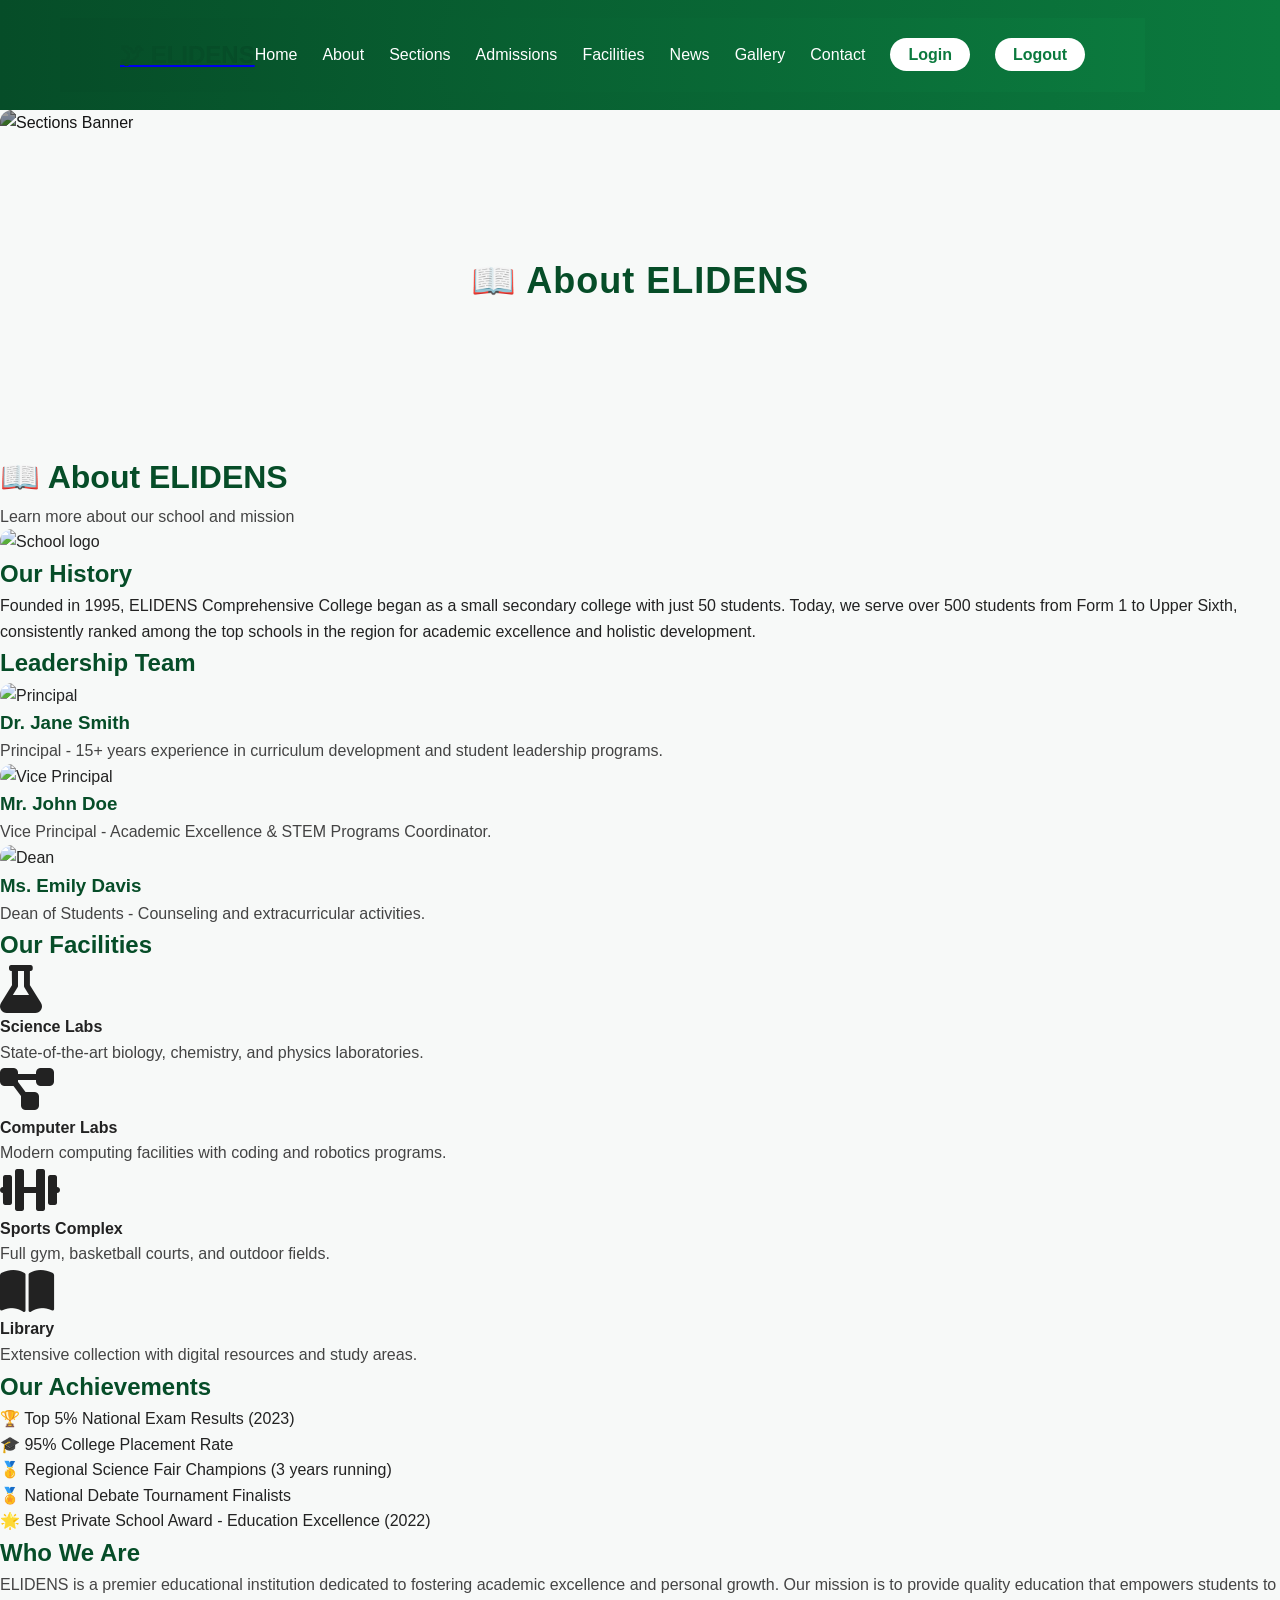
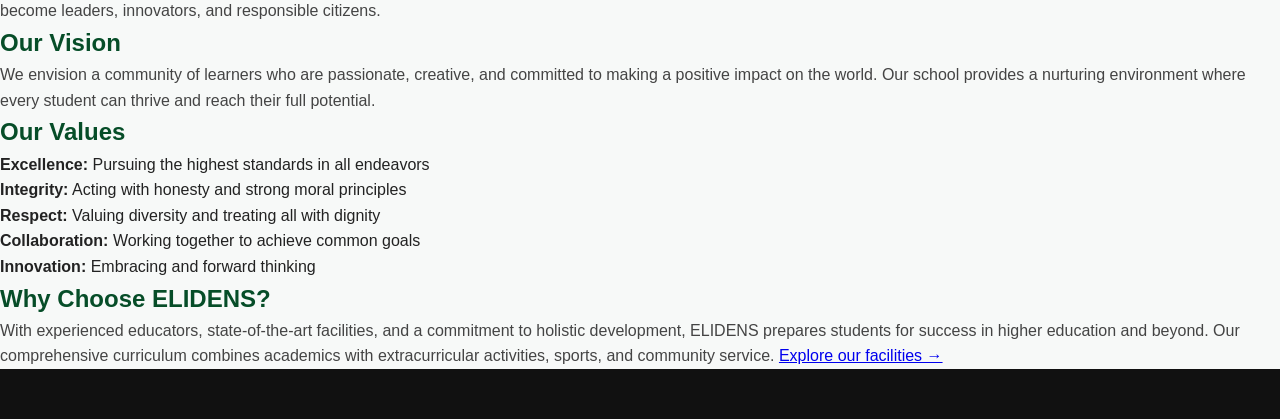
==== commit 1a755b52: "`Added logout functionality to navigation menu across all pages`" ====
--- a/about.html
+++ b/about.html
@@ -13,22 +13,22 @@
             <a href="#" class="nav-logo">
                 <h2 class="logo-text">🕊 ELIDENS</h2>
             </a>
+            <div class="menu-toggle" id="mobile-menu">
+                <span class="dot"></span>
+                <span class="dot"></span>
+                <span class="dot"></span>
+            </div>
             <ul class="nav-menu">
-                <li class="nav-item">
-                    <a href="index.html" class="home">Home</a>
-                </li>
-                <li class="nav-item">
-                    <a href="about.html" class="about active">About</a>
-                </li>
-                <li class="nav-item">
-                    <a href="Sections.html" class="sections">Sections</a>
-                </li>
-                <li class="nav-item">
-                    <a href="Gallery.html" class="Gallery">Gallery</a>
-                </li>
-                <li class="nav-item">
-                    <a href="Contact.html" class="contact">Contact</a>
-                </li>
+                <li class="nav-item"><a href="index.html" class="home">Home</a></li>
+                <li class="nav-item"><a href="about.html" class="about">About</a></li>
+                <li class="nav-item"><a href="Sections.html" class="sections">Sections</a></li>
+                <li class="nav-item"><a href="admissions.html" class="admissions active">Admissions</a></li>
+                <li class="nav-item"><a href="facilities.html" class="facilities">Facilities</a></li>
+                <li class="nav-item"><a href="news.html" class="news">News</a></li>
+                <li class="nav-item"><a href="Gallery.html" class="Gallery">Gallery</a></li>
+                <li class="nav-item"><a href="Contact.html" class="contact">Contact</a></li>
+                <li><a href="login.html" class="btn">Login</a></li>
+                <li><a href="#" onclick="logout()" class="btn">Logout</a></li>
             </ul>
         </nav>
     </header>
@@ -36,9 +36,12 @@
     <div class="page-container">
         <!-- Banner Section -->
         <div class="page-banner">
-            <img src="images/about.jpg" alt="About Banner" class="banner-image">
+            <div class="page-hero">
+              <img src="images/about.jpg" alt="Sections Banner" class="banner-image">
+             <div class="page-hero-text">
+                <h1>📖 About ELIDENS</h1>
+             </div>
         </div>
-
         <!-- Page Title -->
         <div class="page-title-section">
             <h1>📖 About ELIDENS</h1>
@@ -54,6 +57,61 @@
 
             <!-- About Text -->
             <div class="about-text-section">
+                <h2>Our History</h2>
+Founded in 1995, ELIDENS Comprehensive College began as a small secondary college with just 50 students. Today, we serve over 500 students from Form 1 to Upper Sixth, consistently ranked among the top schools in the region for academic excellence and holistic development.
+
+                <h2>Leadership Team</h2>
+                <div class="leadership-grid">
+                    <div class="leader-card">
+                        <img src="images/School logo.png" alt="Principal" class="leader-img">
+                        <h3>Dr. Jane Smith</h3>
+                        <p>Principal - 15+ years experience in curriculum development and student leadership programs.</p>
+                    </div>
+                    <div class="leader-card">
+                        <img src="images/School logo.png" alt="Vice Principal" class="leader-img">
+                        <h3>Mr. John Doe</h3>
+                        <p>Vice Principal - Academic Excellence & STEM Programs Coordinator.</p>
+                    </div>
+                    <div class="leader-card">
+                        <img src="images/School logo.png" alt="Dean" class="leader-img">
+                        <h3>Ms. Emily Davis</h3>
+                        <p>Dean of Students - Counseling and extracurricular activities.</p>
+                    </div>
+                </div>
+
+                <h2>Our Facilities</h2>
+                <div class="facilities-grid">
+                    <div class="facility-item">
+                        <i class="fas fa-flask" style="font-size: 48px; color: var(--primary-color);"></i>
+                        <h4>Science Labs</h4>
+                        <p>State-of-the-art biology, chemistry, and physics laboratories.</p>
+                    </div>
+                    <div class="facility-item">
+                        <i class="fas fa-project-diagram" style="font-size: 48px; color: var(--primary-color);"></i>
+                        <h4>Computer Labs</h4>
+                        <p>Modern computing facilities with coding and robotics programs.</p>
+                    </div>
+                    <div class="facility-item">
+                        <i class="fas fa-dumbbell" style="font-size: 48px; color: var(--primary-color);"></i>
+                        <h4>Sports Complex</h4>
+                        <p>Full gym, basketball courts, and outdoor fields.</p>
+                    </div>
+                    <div class="facility-item">
+                        <i class="fas fa-book-open" style="font-size: 48px; color: var(--primary-color);"></i>
+                        <h4>Library</h4>
+                        <p>Extensive collection with digital resources and study areas.</p>
+                    </div>
+                </div>
+
+                <h2>Our Achievements</h2>
+                <ul class="achievements-list">
+                    <li>🏆 Top 5% National Exam Results (2023)</li>
+                    <li>🎓 95% College Placement Rate</li>
+                    <li>🥇 Regional Science Fair Champions (3 years running)</li>
+                    <li>🏅 National Debate Tournament Finalists</li>
+                    <li>🌟 Best Private School Award - Education Excellence (2022)</li>
+                </ul>
+
                 <h2>Who We Are</h2>
                 <p>ELIDENS is a premier educational institution dedicated to fostering academic excellence and personal growth. Our mission is to provide quality education that empowers students to become leaders, innovators, and responsible citizens.</p>
 
@@ -70,11 +128,23 @@
                 </ul>
 
                 <h2>Why Choose ELIDENS?</h2>
-                <p>With experienced educators, state-of-the-art facilities, and a commitment to holistic development, ELIDENS prepares students for success in higher education and beyond. Our comprehensive curriculum combines academics with extracurricular activities, sports, and community service.</p>
+                <p>With experienced educators, state-of-the-art facilities, and a commitment to holistic development, ELIDENS prepares students for success in higher education and beyond. Our comprehensive curriculum combines academics with extracurricular activities, sports, and community service. <a href="facilities.html">Explore our facilities →</a></p>
             </div>
         </div>
     </div>
 
     <footer class="end"></footer>
+    <script>
+        // Mobile menu toggle
+        const mobileMenu = document.getElementById('mobile-menu');
+        const navMenu = document.querySelector('.nav-menu');
+        
+        if (mobileMenu) {
+            mobileMenu.addEventListener('click', () => {
+                mobileMenu.classList.toggle('active');
+                navMenu.classList.toggle('active');
+            });
+        }
+    </script>
 </body>
-</html>+</html>
--- a/css/styles.css
+++ b/css/styles.css
@@ -1,1170 +1,430 @@
-@import url('https://fonts.googleapis.com/css2?family=Miniver&family=Poppins:ital,wght@0,400;0,500;0,600;1,400;1,600&display=swap');
-@import url('https://fonts.googleapis.com/css2?family=Bebas+Neue&family=Montserrat:wght@400;600&display=swap');
-*{
-    font-family: poppins, sans-serif;
-    margin: 0;
-    padding: 0;
-    box-sizing: border-box;
-}
-:root{
-    --primary-color: #2aae2a;
-    --secondary-color: #6c7a92;
-    --bg-color: #f5f6fa;
-    --text-color: #2f3640;
-    --accent-color: #da47ff;
-
-}
-ul{
-    list-style: none;
-}
-a{
-    text-decoration: none;
-}
-button{
-    cursor: pointer;
-    border: none;
-    outline: none;
-}
-img{
-    max-width: 100%;
-    display: block;
-}
-header{
-    position: fixed;
-    top: 0;
-    left: 0;
-    right: 0;
-    width: 100%;
-    z-index: 1000;
-    background: var(--primary-color);
-}
-header .navbar{
-    display: flex;
-    justify-content: space-between;
-    align-items: center;
-    padding: 15px 30px;
-}
-footer{
-    background-color: var(--primary-color);
-    height: 60px;
-    width: 100%;
-
-
-}
-.content{
-    max-width: 95%;
-}
-.navbar .nav-logo .logo-text{
-    color:  rgb(8, 50, 185);
-    font-size: 24px;
-    font-weight: 700;
-   }
-.navbar .nav-menu{
-    display: flex;
-    gap: 30px;
-}
-.navbar .nav-menu .nav-link{
- padding: 10px;
- color: rgb(8, 50, 185);
- border-radius: 20px;
-}
-.navbar .nav-menu .nav-link:hover,
-.navbar .nav-menu .nav-item a:hover{
-    background-color: rgb(8, 50, 185);
-    color: var(--primary-color);
-    transition: 0.3s ease;
-    transform: translateY(-2px);
-    box-shadow: 0 4px 8px rgba(0, 0, 0, 0.2);
-}
-.navbar .nav-menu .nav-item a.active{
-    background-color: rgb(8, 50, 185);
-    color: var(--primary-color);
-    padding: 10px 15px;
-    border-radius: 20px;
-    font-weight: 600;
-}
-.navbar .nav-menu .nav-item a{
-    padding: 10px 15px;
-    color: rgb(8, 50, 185);
-    border-radius: 20px;
-    display: inline-block;
-    transition: all 0.3s ease;
-}
-
-/* ===== HOME PAGE HERO SECTION ===== */
-.brief {
-    min-height: 100vh;
-    background-color: #006400;
-    padding: 0 0 0 50px;
-}
-.brief .brief-content {
-    display: flex;
-    align-items: center;
-    color: var(--bg-color);
-    justify-content: space-between;
-    min-height: 100vh;
-}
-.brief .brief-details .title {
-    color: var(--accent-color);
-    font-family: 'Bebas Neue', 'Montserrat', sans-serif;
+/* ================= RESET ================= */
+* {
+  margin: 0;
+  padding: 0;
+  box-sizing: border-box;
+  font-family: 'Segoe UI', Tahoma, sans-serif;
+}
+
+:root {
+  --green-main: #0b7a3e;
+  --green-light: #12a05c;
+  --green-dark: #064d28;
+  --bg-light: #f7f9f8;
+  --text-dark: #222;
+}
+
+/* ================= BODY ================= */
+body {
+  background: var(--bg-light);
+  color: var(--text-dark);
+  line-height: 1.6;
+}
+
+/* ================= NAVBAR ================= */
+header, .navbar {
+  display: flex;
+  justify-content: space-between;
+  align-items: center;
+  padding: 18px 60px;
+  background: linear-gradient(90deg, var(--green-dark), var(--green-main));
+  color: white;
+  position: sticky;
+  top: 0;
+  z-index: 1000;
+}
+
+.logo {
+  font-size: 24px;
+  font-weight: bold;
+  letter-spacing: 1px;
+}
+
+nav ul, .nav-links {
+  display: flex;
+  gap: 25px;
+  list-style: none;
+}
+
+nav ul li a, .nav-links a {
+  text-decoration: none;
+  color: white;
+  font-weight: 500;
+  position: relative;
+}
+
+/* Underline animation */
+nav ul li a::after,
+.nav-links a::after {
+  content: "";
+  width: 0%;
+  height: 2px;
+  background: #fff;
+  position: absolute;
+  bottom: -5px;
+  left: 0;
+  transition: 0.3s;
+}
+
+nav ul li a:hover::after,
+.nav-links a:hover::after {
+  width: 100%;
+}
+
+/* BUTTONS */
+.btn {
+  background: white;
+  color: var(--green-main);
+  padding: 8px 18px;
+  border-radius: 25px;
+  font-weight: bold;
+  transition: 0.3s;
+}
+
+.btn:hover {
+  background: var(--green-light);
+  color: white;
+  transform: translateY(-2px);
+}
+
+.btn-outline {
+  border: 2px solid white;
+  padding: 8px 18px;
+  border-radius: 25px;
+  color: white;
+  transition: 0.3s;
+}
+
+.btn-outline:hover {
+  background: white;
+  color: var(--green-main);
+}
+
+/* ================= HERO ================= */
+.hero {
+  min-height: 90vh;
+  background: linear-gradient(rgba(0,0,0,0.55), rgba(0,0,0,0.6)),
+              url('school.jpg') center/cover no-repeat;
+  display: flex;
+  align-items: center;
+  justify-content: center;
+  text-align: center;
+  color: white;
+}
+
+.hero-content {
+  max-width: 700px;
+  padding: 20px;
+}
+
+.hero h1 {
+  font-size: 48px;
+  margin-bottom: 15px;
+}
+
+.hero p {
+  font-size: 18px;
+  margin-bottom: 25px;
+}
+
+/* ================= STATS ================= */
+.stats {
+  display: flex;
+  justify-content: space-around;
+  padding: 50px 20px;
+  background: white;
+  flex-wrap: wrap;
+}
+
+.stat {
+  text-align: center;
+}
+
+.stat h2 {
+  color: var(--green-main);
+  font-size: 32px;
+}
+
+/* ================= CARDS ================= */
+.cards {
+  display: flex;
+  gap: 25px;
+  margin-top: 40px;
+  flex-wrap: wrap;
+}
+
+.card {
+  flex: 1 1 280px;
+  background: white;
+  padding: 30px;
+  border-radius: 15px;
+  box-shadow: 0 10px 25px rgba(0,0,0,0.08);
+  transition: 0.3s;
+}
+
+.card:hover {
+  transform: translateY(-8px);
+  box-shadow: 0 15px 35px rgba(0,0,0,0.12);
+}
+
+/* ================= SECTIONS ================= */
+.programs,
+.section {
+  padding: 70px 40px;
+  text-align: center;
+}
+
+.programs h2 {
+  font-size: 32px;
+  margin-bottom: 10px;
+}
+
+/* ================= CTA ================= */
+.cta {
+  background: linear-gradient(90deg, var(--green-main), var(--green-light));
+  color: white;
+  text-align: center;
+  padding: 60px 20px;
+}
+
+.cta h2 {
+  margin-bottom: 20px;
+}
+
+/* ================= LOGIN ================= */
+.login-container {
+  display: flex;
+  justify-content: center;
+  align-items: center;
+  height: 100vh;
+  background: linear-gradient(135deg, var(--green-dark), var(--green-main));
+}
+
+.login-box {
+  background: white;
+  padding: 40px;
+  border-radius: 15px;
+  width: 320px;
+  box-shadow: 0 10px 30px rgba(0,0,0,0.2);
+}
+
+.login-box h2 {
+  text-align: center;
+  margin-bottom: 20px;
+  color: var(--green-main);
+}
+
+.login-box input {
+  width: 100%;
+  padding: 12px;
+  margin: 10px 0;
+  border-radius: 6px;
+  border: 1px solid #ccc;
+}
+
+.login-box button {
+  width: 100%;
+  margin-top: 10px;
+}
+
+/* ================= FOOTER ================= */
+footer {
+  background: #111;
+  color: #ccc;
+  text-align: center;
+  padding: 25px;
+  font-size: 14px;
+}
+
+/* ================= RESPONSIVE ================= */
+@media (max-width: 768px) {
+
+  header {
+    flex-direction: column;
+    padding: 20px;
+  }
+
+  nav ul {
+    flex-direction: column;
+    gap: 10px;
+    margin-top: 10px;
+  }
+
+  .hero h1 {
     font-size: 30px;
-}
-.brief .brief-details .title-2 {
-    font-size: 24px;
-    margin-top: 10px;
-    margin-bottom: 20px;
-    font-weight: 500;
-}
-.brief .brief-details .description {
-    font-size: 16px;
-    line-height: 1.6;
-    color: var(--bg-color);
-    max-width: 500px;
-}
-.brief .brief-image-logo {
-    text-align: center;
-    max-width: 500px;
-}
-.brief .brief-image-logo .brief-image {
-    max-width: 400px;
-    margin: 0 auto;
-}
-.brief .brief-info a {
-    display: inline-block;
-    margin-top: 20px;
-    padding: 10px 20px;
-    background-color: var(--accent-color);
-    color: var(--bg-color);
-    border-radius: 30px;
-    font-weight: 600;
-    transition: 0.3s ease;
-}
-.brief .brief-info a:hover {
-    background-color: var(--bg-color);
-    color: var(--accent-color);
-    border: 2px solid var(--accent-color);
-}
-
-.image-content{
-    width: 110%;
-    height: 50%;
-}
-.content-image{
-    max-width: 100%;
-    max-height: 40%;
-    display: flex;
-    align-items: center;
-    margin-left:0px ;
-}
-/* Standalone brief-image (e.g. Contact page logo) */
-.content .brief-image {
-    max-width: 200px;
-    margin: 20px auto;
-}
-header a:focus{
-     background: rgb(8, 50, 185); 
-    color: var(--primary-color); 
-    padding: 10px; border-radius: 20px; }
-
-/* Gallery Styles */
-body {
-    background-color: var(--bg-color);
-    padding-top: 80px;
-    display: flex;
+  }
+
+  .cards {
     flex-direction: column;
-    min-height: 100vh;
-}
-
-.gallery-container {
-    max-width: 900px;
-    margin: 0 auto;
-    padding: 20px;
-    flex: 1;
-}
-
-.gallery-banner {
-    width: 100%;
-    max-width: 1280px;
-    height: 500px;
-    margin: 0 auto 20px auto;
-    border-radius: 12px;
-    overflow: hidden;
-    box-shadow: 0 2px 8px rgba(0, 0, 0, 0.1);
-}
-
-.banner-image {
-    width: 100%;
-    height: 100%;
-    object-fit: cover;
-}
-
-.gallery-title-section {
-    background: white;
-    padding: 30px 20px;
-    border-radius: 12px;
-    margin-bottom: 20px;
-    box-shadow: 0 2px 8px rgba(0, 0, 0, 0.1);
-    text-align: center;
-}
-
-.gallery-title-section h1 {
-    color: var(--primary-color);
-    font-size: 32px;
-    margin-bottom: 10px;
-}
-
-.gallery-title-section p {
-    color: var(--secondary-color);
-    font-size: 16px;
-}
-
-/* Posts Container */
-.gallery-posts {
-    display: flex;
+  }
+
+  .stats {
     flex-direction: column;
     gap: 20px;
-}
-
-.post {
-    background: white;
-    border-radius: 12px;
-    box-shadow: 0 2px 8px rgba(0, 0, 0, 0.1);
-    overflow: hidden;
-    transition: box-shadow 0.3s ease;
-}
-
-.post:hover {
-    box-shadow: 0 4px 12px rgba(0, 0, 0, 0.15);
-}
-
-/* Post Header */
-.post-header {
-    display: flex;
-    justify-content: space-between;
-    align-items: center;
-    padding: 15px 20px;
-    border-bottom: 1px solid #e4e6eb;
-}
-
-.post-author {
-    display: flex;
-    align-items: center;
-    gap: 12px;
-}
-
-.author-avatar {
-    width: 40px;
-    height: 40px;
-    border-radius: 50%;
-    object-fit: cover;
-}
-
-.author-info h3 {
-    color: var(--text-color);
-    font-size: 14px;
-    font-weight: 600;
-    margin: 0;
-}
-
-.post-time {
-    color: var(--secondary-color);
-    font-size: 12px;
-    display: block;
-    margin-top: 2px;
-}
-
-.post-menu {
-    background: none;
-    color: var(--secondary-color);
-    cursor: pointer;
-    font-size: 18px;
-    padding: 5px 10px;
-    border-radius: 50%;
-    transition: background-color 0.3s ease;
-}
-
-.post-menu:hover {
-    background-color: #f0f2f5;
-}
-
-/* Post Content */
-.post-content {
-    padding: 15px 20px;
-    color: var(--text-color);
-    line-height: 1.6;
-    font-size: 14px;
-}
-
-/* Post Media */
-.post-media {
-    width: 100%;
-}
-
-.media-image {
-    width: 100%;
-    height: auto;
-    max-width: 1280px;
-    max-height: 500px;
-    object-fit: cover;
-}
-
-.media-video {
-    width: 100%;
-    height: auto;
-    max-width: 1280px;
-    max-height: 500px;
-}
-
-.photo-grid {
-    display: grid;
-    grid-template-columns: repeat(2, 1fr);
-    gap: 4px;
-    padding: 4px;
-}
-
-.photo-grid img {
-    width: 100%;
-    height: 200px;
-    object-fit: cover;
-}
-
-@media (max-width: 600px) {
-    .photo-grid {
-        grid-template-columns: repeat(2, 1fr);
-    }
-    
-    .photo-grid img {
-        height: 150px;
-    }
-}
-
-/* Post Stats */
-.post-stats {
-    display: flex;
-    justify-content: space-between;
-    padding: 10px 20px;
-    border-top: 1px solid #e4e6eb;
-    border-bottom: 1px solid #e4e6eb;
-    font-size: 13px;
-    color: var(--secondary-color);
-}
-
-.post-stats span {
-    display: flex;
-    align-items: center;
-    gap: 8px;
-}
-
-/* Post Actions */
-.post-actions {
-    display: flex;
-    justify-content: space-around;
-    padding: 10px 0;
-}
-
-.action-btn {
-    flex: 1;
-    padding: 10px 15px;
-    background: none;
-    color: var(--secondary-color);
-    font-size: 14px;
-    font-weight: 500;
-    border: none;
-    cursor: pointer;
-    border-radius: 8px;
-    transition: all 0.3s ease;
-    display: flex;
-    align-items: center;
-    justify-content: center;
-    gap: 8px;
-}
-
-.action-btn:hover {
-    background-color: #f0f2f5;
-}
-
-.action-btn.like-btn.liked {
-    color: var(--primary-color);
-}
-
-.action-btn i {
-    font-size: 16px;
-}
-
-/* Comments Section */
-.comments-section {
-    padding: 15px 20px;
-    background-color: #f8f9fa;
-    border-top: 1px solid #e4e6eb;
-}
-
-.comments-section.hidden {
-    display: none;
-}
-
-.comment {
-    display: flex;
-    gap: 12px;
-    margin-bottom: 15px;
-}
-
-.comment-avatar {
-    width: 32px;
-    height: 32px;
-    border-radius: 50%;
-    object-fit: cover;
-    flex-shrink: 0;
-}
-
-.comment-content {
-    flex: 1;
-    background-color: white;
-    padding: 10px 12px;
-    border-radius: 18px;
-}
-
-.comment-content h4 {
-    color: var(--text-color);
-    font-size: 13px;
-    font-weight: 600;
-    margin: 0 0 4px 0;
-}
-
-.comment-content p {
-    color: var(--text-color);
-    font-size: 13px;
-    margin: 0;
-    line-height: 1.4;
-}
-
-.comment-time {
-    color: var(--secondary-color);
-    font-size: 11px;
-    margin-top: 4px;
-    display: block;
-}
-
-/* Comment Input Box */
-.comment-input-box {
-    display: flex;
-    gap: 10px;
-    margin-top: 15px;
-    align-items: flex-end;
-}
-
-.comment-input-box input {
-    flex: 1;
-    padding: 10px 15px;
-    border: 1px solid #e4e6eb;
-    border-radius: 20px;
-    font-size: 13px;
-    font-family: poppins, sans-serif;
-    outline: none;
-    transition: border-color 0.3s ease;
-}
-
-.comment-input-box input:focus {
-    border-color: var(--primary-color);
-}
-
-.comment-input-box button {
-    background-color: var(--primary-color);
-    color: white;
-    width: 36px;
-    height: 36px;
-    border-radius: 50%;
-    display: flex;
-    align-items: center;
-    justify-content: center;
-    cursor: pointer;
-    transition: background-color 0.3s ease;
-    border: none;
-}
-
-.comment-input-box button:hover {
-    background-color: #238f23;
-}
-
-/* Comment Actions */
-.comment {
-    display: flex;
-    gap: 12px;
-    margin-bottom: 15px;
-    position: relative;
-}
-
-.comment-actions {
-    display: flex;
-    gap: 5px;
-    opacity: 0;
-    transition: opacity 0.3s ease;
-    flex-shrink: 0;
-}
-
-.comment:hover .comment-actions {
-    opacity: 1;
-}
-
-.comment-action-btn {
-    background-color: #f0f2f5;
-    color: var(--secondary-color);
-    border: none;
-    padding: 5px 8px;
-    border-radius: 4px;
-    cursor: pointer;
-    font-size: 12px;
-    transition: all 0.3s ease;
-}
-
-.comment-action-btn:hover {
-    background-color: #e4e6eb;
-    color: #d32f2f;
-}
-
-.comment-action-btn.flag-btn:hover {
-    color: #ff9800;
-}
-
-.flagged-comment {
-    background-color: #fff3cd !important;
-    border-left: 3px solid #ffc107;
-    padding: 10px 12px;
-}
-
-/* Responsive Design */
-@media (max-width: 768px) {
-    .gallery-container {
-        padding: 10px;
-    }
-    
-    .gallery-title-section h1 {
-        font-size: 24px;
-    }
-    
-    .post-stats {
-        flex-wrap: wrap;
-    }
-    
-    .post-actions {
-        flex-wrap: wrap;
-    }
-    
-    .comment-actions {
-        opacity: 1;
-    }
-}
-
-/* Admin Dashboard Styles */
-.admin-container {
-    max-width: 1200px;
-    margin: 0 auto;
-    padding: 20px;
-    margin-top: 70px;
-}
-
-.admin-container h1 {
-    color: var(--primary-color);
-    margin-bottom: 30px;
-    text-align: center;
-}
-
-.admin-section {
-    background: white;
-    padding: 25px;
-    margin-bottom: 25px;
-    border-radius: 12px;
-    box-shadow: 0 2px 8px rgba(0, 0, 0, 0.1);
-}
-
-.admin-section h2 {
-    color: var(--text-color);
-    margin-bottom: 20px;
-    font-size: 20px;
-}
-
-.tabs {
-    display: flex;
-    gap: 10px;
-    margin-bottom: 20px;
-}
-
-.tab-btn {
-    padding: 10px 20px;
-    background-color: #f0f2f5;
-    border: 2px solid transparent;
-    border-radius: 25px;
-    cursor: pointer;
-    font-weight: 500;
-    transition: all 0.3s ease;
-    color: var(--secondary-color);
-}
-
-.tab-btn:hover {
-    background-color: #e4e6eb;
-}
-
-.tab-btn.active {
-    background-color: var(--primary-color);
-    color: white;
-    border-color: var(--primary-color);
-}
-
-.comments-admin-list,
-.flagged-list {
-    display: flex;
-    flex-direction: column;
-    gap: 15px;
-}
-
-.comment-admin {
-    background-color: #f8f9fa;
-    padding: 15px;
-    border-radius: 8px;
-    border-left: 4px solid var(--primary-color);
-    transition: all 0.3s ease;
-}
-
-.comment-admin:hover {
-    box-shadow: 0 2px 8px rgba(0, 0, 0, 0.1);
-}
-
-.comment-admin.flagged {
-    background-color: #fff3cd;
-    border-left-color: #ffc107;
-}
-
-.comment-admin-header {
-    display: flex;
-    justify-content: space-between;
-    align-items: center;
-    margin-bottom: 10px;
-}
-
-.comment-admin h4 {
-    color: var(--text-color);
-    margin: 0;
-}
-
-.post-label {
-    background-color: var(--primary-color);
-    color: white;
-    padding: 4px 12px;
-    border-radius: 20px;
-    font-size: 12px;
-    font-weight: 600;
-}
-
-.flag-badge {
-    background-color: #ffc107;
-    color: white;
-    padding: 4px 12px;
-    border-radius: 20px;
-    font-size: 12px;
-    font-weight: 600;
-}
-
-.comment-text {
-    color: var(--text-color);
-    margin: 10px 0;
-    line-height: 1.5;
-}
-
-.comment-admin-actions {
-    display: flex;
-    gap: 10px;
-}
-
-.btn {
-    padding: 8px 16px;
-    border: none;
-    border-radius: 6px;
-    cursor: pointer;
-    font-size: 13px;
-    font-weight: 500;
-    transition: all 0.3s ease;
-    display: inline-flex;
-    align-items: center;
-    gap: 6px;
-}
-
-.btn-delete {
-    background-color: #ff5252;
-    color: white;
-}
-
-.btn-delete:hover {
-    background-color: #d32f2f;
-}
-
-.btn-flag {
-    background-color: #ff9800;
-    color: white;
-}
-
-.btn-flag:hover {
-    background-color: #f57c00;
-}
-
-.btn-unflag {
-    background-color: #4caf50;
-    color: white;
-}
-
-.btn-unflag:hover {
-    background-color: #45a049;
-}
-
-.btn-reset {
-    background-color: var(--primary-color);
-    color: white;
-}
-
-.btn-reset:hover {
-    background-color: #238f23;
-}
-
-.likes-stats {
-    display: grid;
-    grid-template-columns: repeat(auto-fit, minmax(250px, 1fr));
-    gap: 20px;
-}
-
-.stat-card {
-    background: linear-gradient(135deg, var(--primary-color), #238f23);
-    color: white;
-    padding: 20px;
-    border-radius: 10px;
-    box-shadow: 0 4px 12px rgba(42, 174, 42, 0.3);
-}
-
-.stat-card h3 {
-    margin: 0 0 15px 0;
-    font-size: 16px;
-}
-
-.stat-content {
-    text-align: center;
-    margin-bottom: 15px;
-}
-
-.stat-number {
-    font-size: 36px;
-    font-weight: 700;
-}
-
-.stat-card p {
-    margin: 5px 0;
-    font-size: 13px;
-    opacity: 0.9;
-}
-
-.no-data {
-    text-align: center;
-    color: var(--secondary-color);
-    padding: 30px;
-    font-size: 16px;
-}
-
-/* Create Post Form Styles */
-.create-post-form {
-    display: flex;
-    flex-direction: column;
-    gap: 20px;
-}
-
-.form-group {
-    display: flex;
-    flex-direction: column;
-    gap: 8px;
-}
-
-.form-group label {
-    color: var(--text-color);
-    font-weight: 600;
-    font-size: 14px;
-}
-
-.form-group input,
-.form-group textarea,
-.form-group select {
-    padding: 12px 15px;
-    border: 2px solid #e4e6eb;
-    border-radius: 8px;
-    font-family: poppins, sans-serif;
-    font-size: 14px;
-    transition: border-color 0.3s ease;
-    background-color: white;
-    color: var(--text-color);
-}
-
-.form-group input[type="file"] {
-    padding: 10px;
-    cursor: pointer;
-}
-
-.form-group input[type="file"]::file-selector-button {
-    background-color: var(--primary-color);
-    color: white;
-    padding: 8px 16px;
-    border: none;
-    border-radius: 6px;
-    cursor: pointer;
-    font-weight: 600;
-    transition: background-color 0.3s ease;
-}
-
-.form-group input[type="file"]::file-selector-button:hover {
-    background-color: #238f23;
-}
-
-.form-group input:focus,
-.form-group textarea:focus,
-.form-group select:focus {
-    outline: none;
-    border-color: var(--primary-color);
-    box-shadow: 0 0 0 3px rgba(42, 174, 42, 0.1);
-}
-
-.form-group textarea {
-    resize: vertical;
-    font-family: poppins, sans-serif;
-}
-
-.form-group.hidden {
-    display: none;
-}
-
-.btn-create {
-    background-color: var(--primary-color);
-    color: white;
-    padding: 12px 30px;
-    border: none;
-    border-radius: 8px;
-    cursor: pointer;
-    font-weight: 600;
-    font-size: 14px;
-    transition: all 0.3s ease;
-    display: inline-flex;
-    align-items: center;
-    justify-content: center;
-    gap: 8px;
-    width: 100%;
-}
-
-.btn-create:hover {
-    background-color: #238f23;
-    transform: translateY(-2px);
-    box-shadow: 0 4px 12px rgba(42, 174, 42, 0.3);
-}
-
-/* Posts List */
-#gallery-posts-list {
-    display: flex;
-    flex-direction: column;
-    gap: 15px;
-}
-
-.post-admin {
-    background-color: #f8f9fa;
-    padding: 20px;
-    border-radius: 10px;
-    border-left: 5px solid var(--primary-color);
-    transition: all 0.3s ease;
-}
-
-.post-admin:hover {
-    box-shadow: 0 4px 12px rgba(0, 0, 0, 0.1);
-    transform: translateX(4px);
-}
-
-.post-admin-header {
-    display: flex;
-    justify-content: space-between;
-    align-items: center;
-    margin-bottom: 10px;
-}
-
-.post-admin h3 {
-    color: var(--text-color);
-    margin: 0;
-    font-size: 18px;
-}
-
-.date-badge {
-    background-color: var(--primary-color);
-    color: white;
-    padding: 4px 12px;
-    border-radius: 20px;
-    font-size: 12px;
-    font-weight: 600;
-}
-
-.post-author {
-    color: var(--secondary-color);
-    font-size: 13px;
-    margin: 5px 0;
-}
-
-.post-description {
-    color: var(--text-color);
-    line-height: 1.6;
-    margin: 10px 0;
-}
-
-.media-info {
-    background-color: #e8f5e9;
-    color: #2aae2a;
-    padding: 8px 12px;
-    border-radius: 6px;
-    font-size: 12px;
-    margin: 10px 0;
-}
-
-.post-stats-admin {
-    display: flex;
-    gap: 20px;
-    padding: 10px 0;
-    margin: 10px 0;
-    border-top: 1px solid #e4e6eb;
-    border-bottom: 1px solid #e4e6eb;
-    font-size: 13px;
-    color: var(--secondary-color);
-}
-
-.post-admin-actions {
-    display: flex;
-    gap: 10px;
-    margin-top: 15px;
-}
-
-.btn-edit {
-    background-color: #2196f3;
-    color: white;
-}
-
-.btn-edit:hover {
-    background-color: #1976d2;
-}
-
-.comment-admin h4 {
-    color: var(--text-color);
-    margin: 0;
-    font-size: 14px;
-}
-
-/* Page Container Styles */
-.page-container {
-    max-width: 900px;
-    margin: 0 auto;
-    padding: 20px;
-    flex: 1;
-}
-
-.page-banner {
-    width: 100%;
-    max-width: 1200px;
-    height: 400px;
-    margin: 0 auto 20px auto;
-    border-radius: 12px;
-    overflow: hidden;
-    box-shadow: 0 2px 8px rgba(0, 0, 0, 0.1);
-}
-
-.page-title-section {
-    background: white;
-    padding: 30px 20px;
-    border-radius: 12px;
-    margin-bottom: 30px;
-    box-shadow: 0 2px 8px rgba(0, 0, 0, 0.1);
-    text-align: center;
-}
-
-.page-title-section h1 {
-    color: var(--primary-color);
-    font-size: 32px;
-    margin-bottom: 10px;
-}
-
-.page-title-section p {
-    color: var(--secondary-color);
-    font-size: 16px;
-}
-
-.page-content {
-    background: white;
-    padding: 30px;
-    border-radius: 12px;
-    box-shadow: 0 2px 8px rgba(0, 0, 0, 0.1);
-}
-
-/* About Page Styles */
-.about-logo-section {
-    text-align: center;
-    margin-bottom: 30px;
-}
-
-.school-logo {
-    max-width: 200px;
-    height: auto;
-    border-radius: 10px;
-    box-shadow: 0 2px 8px rgba(0, 0, 0, 0.1);
-}
-
-.about-text-section {
-    line-height: 1.8;
-}
-
-.about-text-section h2 {
-    color: var(--primary-color);
-    font-size: 24px;
-    margin-top: 25px;
-    margin-bottom: 15px;
-}
-
-.about-text-section p {
-    color: var(--text-color);
-    font-size: 15px;
-    margin-bottom: 20px;
-    text-align: justify;
-}
-
-.values-list {
-    list-style: none;
-    padding: 0;
-    margin: 20px 0;
-}
-
-.values-list li {
-    color: var(--text-color);
-    font-size: 15px;
-    padding: 12px 0;
-    padding-left: 30px;
-    position: relative;
-    border-bottom: 1px solid #e4e6eb;
-}
-
-.values-list li:last-child {
-    border-bottom: none;
-}
-
-.values-list li:before {
-    content: "✓";
-    position: absolute;
-    left: 0;
-    color: var(--primary-color);
-    font-weight: bold;
-    font-size: 18px;
-}
-
-/* Sections Page Styles */
-.sections-grid {
-    display: grid;
-    grid-template-columns: repeat(auto-fit, minmax(280px, 1fr));
-    gap: 25px;
-    margin-bottom: 40px;
-}
-
-.section-card {
-    background: linear-gradient(135deg, #f8f9fa 0%, #ffffff 100%);
-    border: 2px solid #e4e6eb;
-    padding: 25px;
-    border-radius: 12px;
-    transition: all 0.3s ease;
-    text-align: center;
-}
-
-.section-card:hover {
-    transform: translateY(-5px);
-    box-shadow: 0 8px 20px rgba(42, 174, 42, 0.15);
-    border-color: var(--primary-color);
-}
-
-.section-icon {
-    font-size: 48px;
-    color: var(--primary-color);
-    margin-bottom: 15px;
-}
-
-.section-card h3 {
-    color: var(--text-color);
-    font-size: 20px;
-    margin-bottom: 10px;
-}
-
-.section-card p {
-    color: var(--secondary-color);
-    font-size: 14px;
-    margin-bottom: 15px;
-    line-height: 1.6;
-}
-
-.section-features {
-    list-style: none;
-    padding: 0;
-    text-align: left;
-    background: white;
-    padding: 15px;
-    border-radius: 8px;
-    margin-top: 15px;
-}
-
-.section-features li {
-    color: var(--text-color);
-    font-size: 13px;
-    padding: 8px 0;
-    padding-left: 25px;
-    position: relative;
-}
-
-.section-features li:before {
-    content: "→";
-    position: absolute;
-    left: 5px;
-    color: var(--primary-color);
-    font-weight: bold;
-}
-
-.sections-info {
-    background: linear-gradient(135deg, var(--primary-color), #238f23);
-    color: white;
-    padding: 30px;
-    border-radius: 12px;
-    margin-top: 30px;
-}
-
-.sections-info h2 {
-    color: white;
-    font-size: 24px;
-    margin-bottom: 15px;
-}
-
-.sections-info p {
-    color: rgba(255, 255, 255, 0.95);
-    font-size: 15px;
-    margin-bottom: 15px;
-    line-height: 1.8;
-    text-align: justify;
-}
-
-@media (max-width: 768px) {
-    .page-container {
-        padding: 10px;
-    }
-
-    .page-title-section h1 {
-        font-size: 24px;
-    }
-
-    .about-text-section h2 {
-        font-size: 20px;
-    }
-
-    .sections-grid {
-        grid-template-columns: 1fr;
-        gap: 20px;
-    }
-
-    .page-banner {
-        height: 250px;
-    }
-}
+  }
+}
+
+/* ================= GLOBAL TEXT ================= */
+h1, h2, h3 {
+  font-weight: 600;
+  color: var(--green-dark);
+}
+
+p {
+  color: #444;
+  font-size: 16px;
+}
+
+/* Section titles */
+.section h2 {
+  font-size: 32px;
+  margin-bottom: 20px;
+  position: relative;
+}
+
+/* underline effect */
+.section h2::after {
+  content: "";
+  width: 60px;
+  height: 4px;
+  background: var(--green-main);
+  display: block;
+  margin: 10px auto;
+  border-radius: 2px;
+}
+
+/* ================= IMAGES ================= */
+img {
+  max-width: 100%;
+  display: block;
+  border-radius: 12px;
+}
+
+/* Image hover effect */
+img:hover {
+  transform: scale(1.03);
+  transition: 0.4s;
+}
+
+/* ================= GALLERY ================= */
+.gallery-container {
+  display: grid;
+  grid-template-columns: repeat(auto-fit, minmax(250px, 1fr));
+  gap: 20px;
+  padding: 40px;
+}
+
+.gallery-container img {
+  height: 200px;
+  object-fit: cover;
+  cursor: pointer;
+}
+
+/* ================= NEWS CARDS ================= */
+.news-container {
+  display: grid;
+  grid-template-columns: repeat(auto-fit, minmax(280px, 1fr));
+  gap: 25px;
+  padding: 40px;
+}
+
+.news-card {
+  background: white;
+  border-radius: 12px;
+  overflow: hidden;
+  box-shadow: 0 8px 20px rgba(0,0,0,0.08);
+  transition: 0.3s;
+}
+
+.news-card:hover {
+  transform: translateY(-6px);
+}
+
+.news-card img {
+  height: 180px;
+  object-fit: cover;
+}
+
+.news-card .content {
+  padding: 20px;
+}
+
+/* ================= TEXT SPACING ================= */
+.section {
+  padding: 70px 30px;
+  text-align: center;
+}
+
+/* ================= PAGE HERO (TOP IMAGE) ================= */
+.page-hero {
+  position: relative;
+  height: 38vh; /* 1/4 of screen */
+  width: 100%;
+  overflow: hidden;
+}
+
+/* IMAGE */
+.page-hero img {
+  width: 100%;
+  height: 100%;
+  object-fit: cover; /* makes it fill nicely */
+  object-position: center; /* centers the image */
+  filter: brightness(60%); /* dark overlay effect */
+}
+
+/* TEXT ON IMAGE */
+.page-hero-text {
+  position: absolute;
+  top: 50%;
+  left: 50%;
+  transform: translate(-50%, -50%);
+  color: white;
+  text-align: center;
+}
+
+.page-hero-text h1 {
+  font-size: 36px;
+  letter-spacing: 1px;
+}
+
+/* LOGIN PAGE */
+.login-container {
+  height: 100vh;
+  display: flex;
+  justify-content: center;
+  align-items: center;
+  background: linear-gradient(135deg, #064d28, #0b7a3e);
+}
+
+.login-box {
+  background: white;
+  padding: 40px;
+  width: 320px;
+  border-radius: 15px;
+  box-shadow: 0 10px 30px rgba(0,0,0,0.2);
+  text-align: center;
+}
+
+.login-box h2 {
+  margin-bottom: 10px;
+  color: #0b7a3e;
+}
+
+.login-box input {
+  width: 100%;
+  padding: 12px;
+  margin: 10px 0;
+  border-radius: 6px;
+  border: 1px solid #ccc;
+}
+
+.login-box .btn {
+  width: 100%;
+  margin-top: 10px;
+}
+
+.switch span {
+  color: #0b7a3e;
+  cursor: pointer;
+  font-weight: bold;
+}
